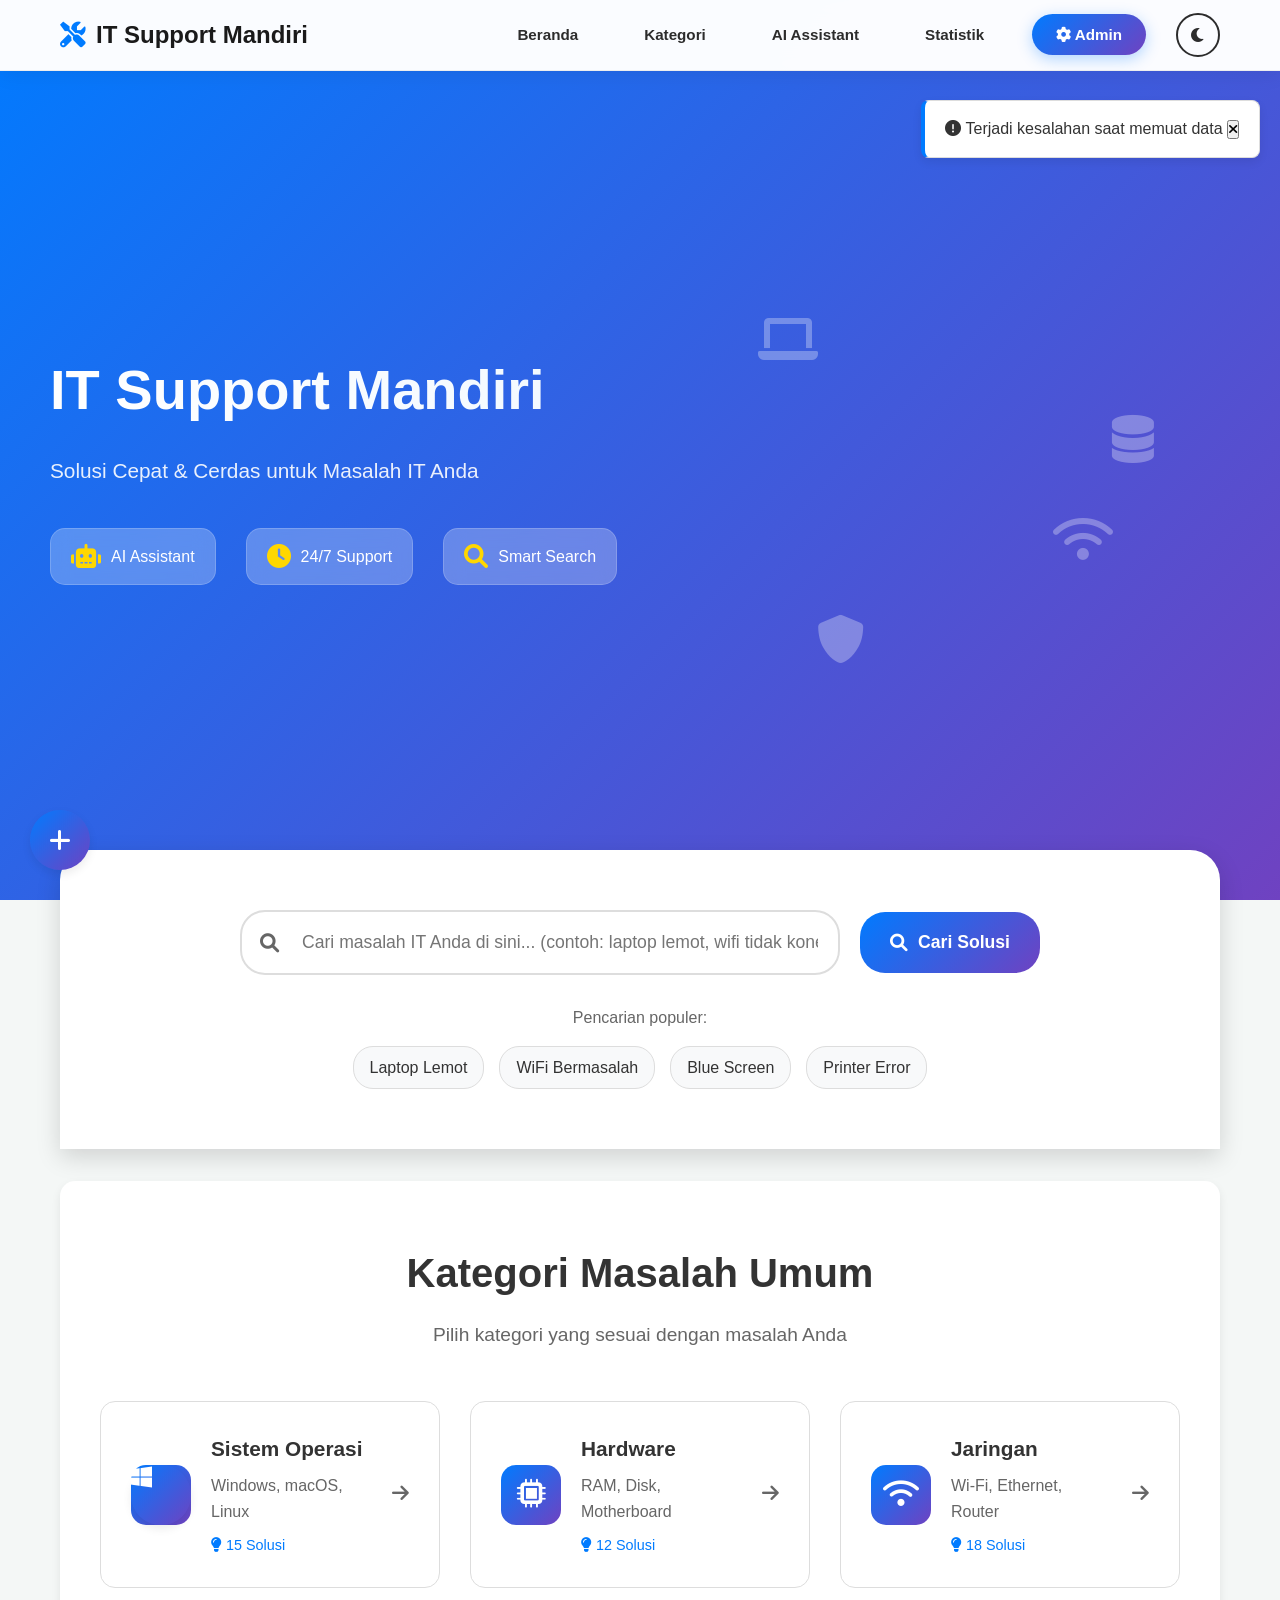
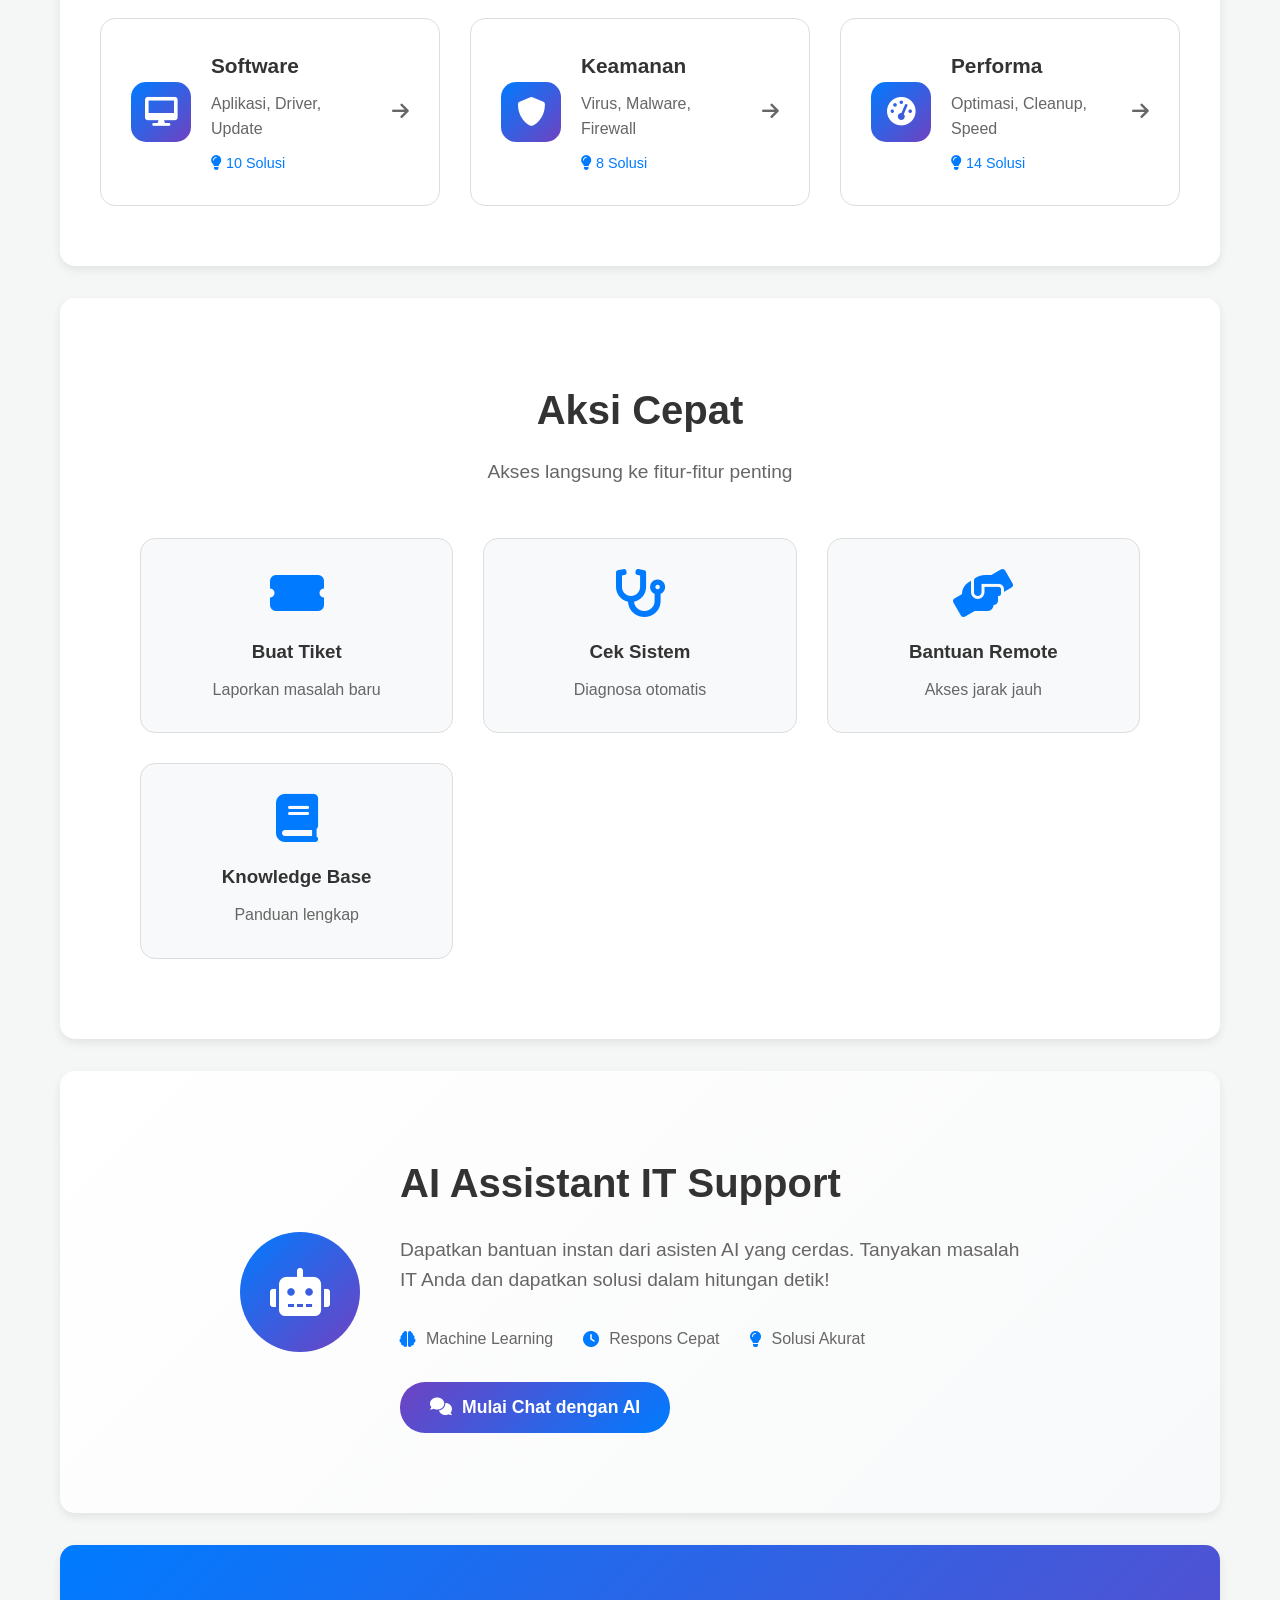
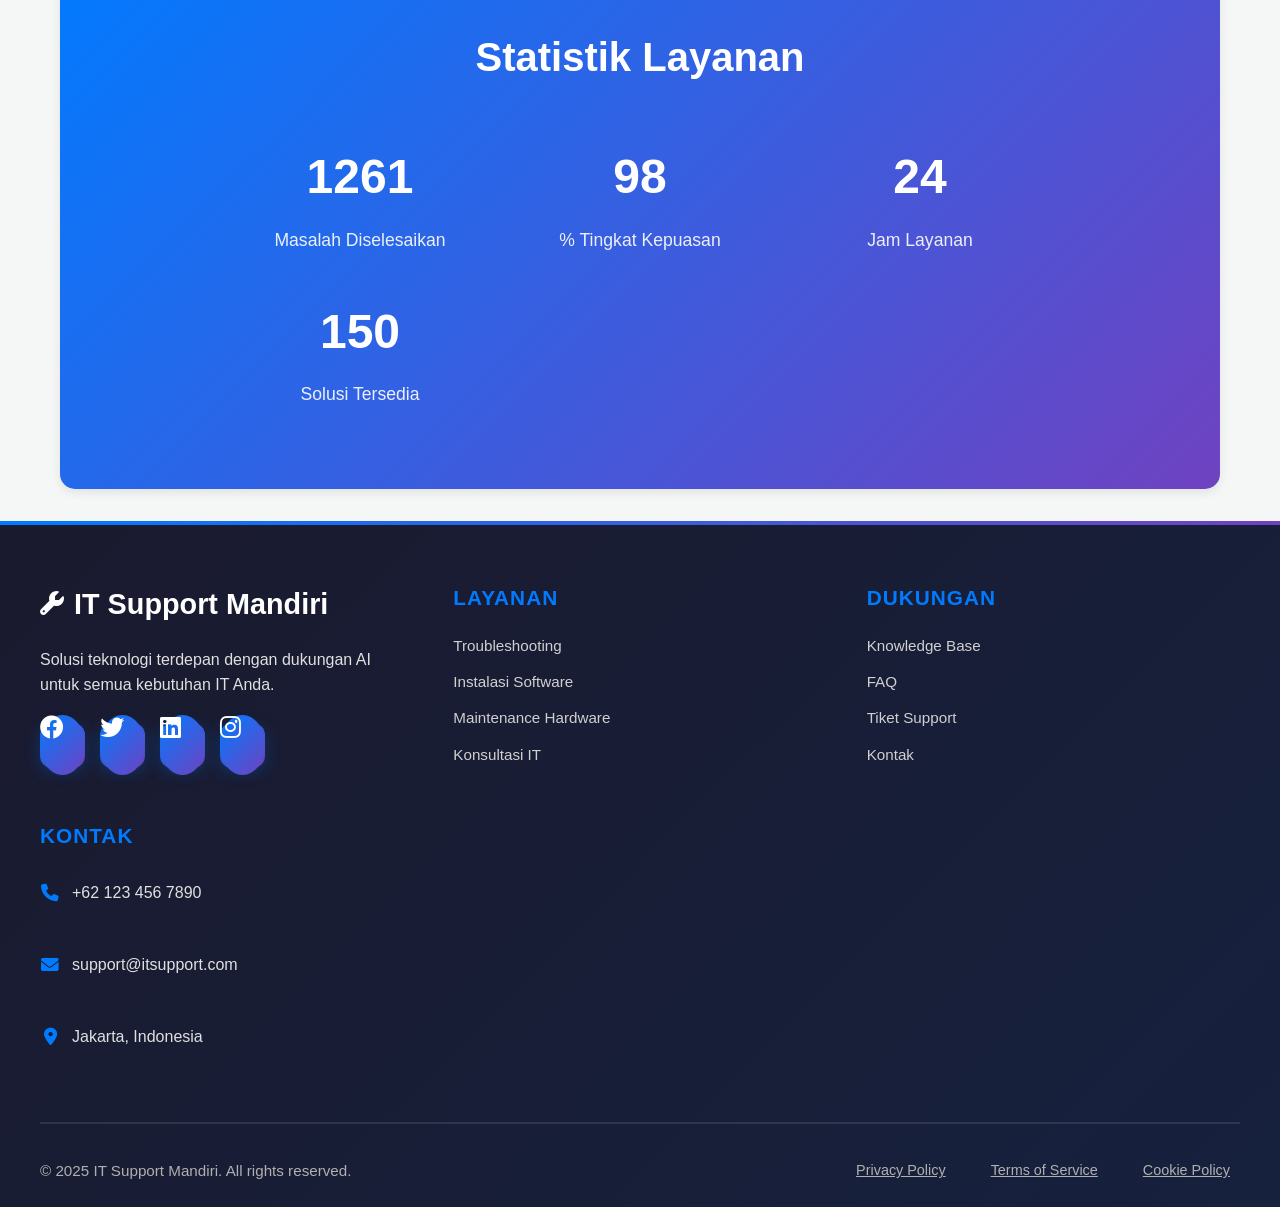
==== templates/index.html @ cc02b327 "Please enter the commit message for your changes. Lines starting with '#' will be ignored, and an em" ====
<!DOCTYPE html>
<html lang="id">
<head>
    <meta charset="UTF-8">
    <meta name="viewport" content="width=device-width, initial-scale=1.0">
    <title>IT Support Mandiri - Solusi Cerdas untuk Masalah IT</title>
    <link rel="stylesheet" href="/static/style.css">
    <link href="https://cdnjs.cloudflare.com/ajax/libs/font-awesome/6.0.0/css/all.min.css" rel="stylesheet">
    <meta name="description" content="Sistem IT Support mandiri dengan AI chatbot untuk solusi masalah teknologi">
    <meta name="keywords" content="IT support, troubleshooting, teknologi, AI assistant, help desk">
    <link rel="preconnect" href="https://cdnjs.cloudflare.com">
    <link rel="dns-prefetch" href="//cdnjs.cloudflare.com">
</head>
<body>
    <!-- Loading Screen -->
    <div id="loading-screen" class="loading-screen">
        <div class="loading-content">
            <div class="loading-spinner"></div>
            <h2>IT Support Mandiri</h2>
            <p>Memuat sistem...</p>
        </div>
    </div>

    <!-- Navigation Bar -->
    <nav class="navbar">
        <div class="nav-container">
            <a href="#home" class="nav-brand">
                <i class="fas fa-tools"></i>
                <span>IT Support Mandiri</span>
            </a>
            <ul class="nav-menu">
                <li><a href="#home" class="nav-link active">Beranda</a></li>
                <li><a href="#categories-section" class="nav-link">Kategori</a></li>
                <li><a href="#chatbot-section" class="nav-link">AI Assistant</a></li>
                <li><a href="#stats-section" class="nav-link">Statistik</a></li>
                <li><a href="/admin/login" class="nav-link admin-link">
                    <i class="fas fa-cog"></i> Admin
                </a></li>
                <li><button class="theme-toggle" id="theme-toggle">
                    <i class="fas fa-moon"></i>
                </button></li>
            </ul>
        </div>
    </nav>

    <!-- Hero Section -->
    <header id="home" class="hero-section">
        <div class="hero-content">
            <h1>IT Support Mandiri</h1>
            <p>Solusi Cepat & Cerdas untuk Masalah IT Anda</p>
            <div class="hero-features">
                <div class="feature-item">
                    <i class="fas fa-robot"></i>
                    <span>AI Assistant</span>
                </div>
                <div class="feature-item">
                    <i class="fas fa-clock"></i>
                    <span>24/7 Support</span>
                </div>
                <div class="feature-item">
                    <i class="fas fa-search"></i>
                    <span>Smart Search</span>
                </div>
            </div>
        </div>
        <div class="hero-animation">
            <div class="floating-icons">
                <i class="fas fa-laptop"></i>
                <i class="fas fa-wifi"></i>
                <i class="fas fa-shield-alt"></i>
                <i class="fas fa-database"></i>
            </div>
        </div>
    </header>

    <main>
        <!-- Quick Search Section -->
        <section id="search-section" class="search-enhanced">
            <div class="search-container">
                <div class="search-box">
                    <i class="fas fa-search search-icon"></i>
                    <input type="text" id="searchInput" placeholder="Cari masalah IT Anda di sini... (contoh: laptop lemot, wifi tidak konek)" autocomplete="off">
                    <div class="search-suggestions" id="searchSuggestions"></div>
                </div>
                <button id="searchButton" class="search-btn">
                    <i class="fas fa-search"></i>
                    <span>Cari Solusi</span>
                </button>
            </div>
            <div class="popular-searches">
                <span>Pencarian populer:</span>
                <div class="search-tags">
                    <span class="search-tag" data-search="laptop lemot">Laptop Lemot</span>
                    <span class="search-tag" data-search="wifi tidak konek">WiFi Bermasalah</span>
                    <span class="search-tag" data-search="blue screen">Blue Screen</span>
                    <span class="search-tag" data-search="printer error">Printer Error</span>
                </div>
            </div>
        </section>

        <!-- Categories Section -->
        <section id="categories-section">
            <div class="section-header">
                <h2>Kategori Masalah Umum</h2>
                <p>Pilih kategori yang sesuai dengan masalah Anda</p>
            </div>
            <div class="category-grid">
                <div class="category-card" data-category="os">
                    <div class="category-icon">
                        <i class="fab fa-windows"></i>
                    </div>
                    <div class="category-content">
                        <h3>Sistem Operasi</h3>
                        <p>Windows, macOS, Linux</p>
                        <div class="category-stats">
                            <span><i class="fas fa-lightbulb"></i> 15 Solusi</span>
                        </div>
                    </div>
                    <div class="category-arrow">
                        <i class="fas fa-arrow-right"></i>
                    </div>
                </div>
                
                <div class="category-card" data-category="hardware">
                    <div class="category-icon">
                        <i class="fas fa-microchip"></i>
                    </div>
                    <div class="category-content">
                        <h3>Hardware</h3>
                        <p>RAM, Disk, Motherboard</p>
                        <div class="category-stats">
                            <span><i class="fas fa-lightbulb"></i> 12 Solusi</span>
                        </div>
                    </div>
                    <div class="category-arrow">
                        <i class="fas fa-arrow-right"></i>
                    </div>
                </div>
                
                <div class="category-card" data-category="network">
                    <div class="category-icon">
                        <i class="fas fa-wifi"></i>
                    </div>
                    <div class="category-content">
                        <h3>Jaringan</h3>
                        <p>Wi-Fi, Ethernet, Router</p>
                        <div class="category-stats">
                            <span><i class="fas fa-lightbulb"></i> 18 Solusi</span>
                        </div>
                    </div>
                    <div class="category-arrow">
                        <i class="fas fa-arrow-right"></i>
                    </div>
                </div>
                
                <div class="category-card" data-category="software">
                    <div class="category-icon">
                        <i class="fas fa-desktop"></i>
                    </div>
                    <div class="category-content">
                        <h3>Software</h3>
                        <p>Aplikasi, Driver, Update</p>
                        <div class="category-stats">
                            <span><i class="fas fa-lightbulb"></i> 10 Solusi</span>
                        </div>
                    </div>
                    <div class="category-arrow">
                        <i class="fas fa-arrow-right"></i>
                    </div>
                </div>
                
                <div class="category-card" data-category="security">
                    <div class="category-icon">
                        <i class="fas fa-shield-alt"></i>
                    </div>
                    <div class="category-content">
                        <h3>Keamanan</h3>
                        <p>Virus, Malware, Firewall</p>
                        <div class="category-stats">
                            <span><i class="fas fa-lightbulb"></i> 8 Solusi</span>
                        </div>
                    </div>
                    <div class="category-arrow">
                        <i class="fas fa-arrow-right"></i>
                    </div>
                </div>
                
                <div class="category-card" data-category="performance">
                    <div class="category-icon">
                        <i class="fas fa-tachometer-alt"></i>
                    </div>
                    <div class="category-content">
                        <h3>Performa</h3>
                        <p>Optimasi, Cleanup, Speed</p>
                        <div class="category-stats">
                            <span><i class="fas fa-lightbulb"></i> 14 Solusi</span>
                        </div>
                    </div>
                    <div class="category-arrow">
                        <i class="fas fa-arrow-right"></i>
                    </div>
                </div>
            </div>
        </section>

        <!-- Quick Actions Section -->
        <section id="quick-actions" class="quick-actions">
            <div class="section-header">
                <h2>Aksi Cepat</h2>
                <p>Akses langsung ke fitur-fitur penting</p>
            </div>
            <div class="quick-actions-grid">
                <div class="quick-action-card" data-action="create-ticket">
                    <i class="fas fa-ticket-alt"></i>
                    <h3>Buat Tiket</h3>
                    <p>Laporkan masalah baru</p>
                </div>
                <div class="quick-action-card" data-action="system-check">
                    <i class="fas fa-stethoscope"></i>
                    <h3>Cek Sistem</h3>
                    <p>Diagnosa otomatis</p>
                </div>
                <div class="quick-action-card" data-action="remote-help">
                    <i class="fas fa-hands-helping"></i>
                    <h3>Bantuan Remote</h3>
                    <p>Akses jarak jauh</p>
                </div>
                <div class="quick-action-card" data-action="knowledge-base">
                    <i class="fas fa-book"></i>
                    <h3>Knowledge Base</h3>
                    <p>Panduan lengkap</p>
                </div>
            </div>
        </section>

        <!-- AI Assistant Section -->
        <section id="chatbot-section" class="ai-assistant-section">
            <div class="assistant-intro">
                <div class="assistant-avatar">
                    <i class="fas fa-robot"></i>
                </div>
                <div class="assistant-content">
                    <h2>AI Assistant IT Support</h2>
                    <p>Dapatkan bantuan instan dari asisten AI yang cerdas. Tanyakan masalah IT Anda dan dapatkan solusi dalam hitungan detik!</p>
                    <div class="assistant-features">
                        <div class="feature">
                            <i class="fas fa-brain"></i>
                            <span>Machine Learning</span>
                        </div>
                        <div class="feature">
                            <i class="fas fa-clock"></i>
                            <span>Respons Cepat</span>
                        </div>
                        <div class="feature">
                            <i class="fas fa-lightbulb"></i>
                            <span>Solusi Akurat</span>
                        </div>
                    </div>
                    <button id="openChatbotButton" class="chat-button">
                        <i class="fas fa-comments"></i>
                        <span>Mulai Chat dengan AI</span>
                    </button>
                </div>
            </div>
        </section>

        <!-- Statistics Section -->
        <section id="stats-section" class="stats-section">
            <h2>Statistik Layanan</h2>
            <div class="stats-grid">
                <div class="stat-item">
                    <div class="stat-number" data-target="1250">0</div>
                    <div class="stat-label">Masalah Diselesaikan</div>
                </div>
                <div class="stat-item">
                    <div class="stat-number" data-target="98">0</div>
                    <div class="stat-label">% Tingkat Kepuasan</div>
                </div>
                <div class="stat-item">
                    <div class="stat-number" data-target="24">0</div>
                    <div class="stat-label">Jam Layanan</div>
                </div>
                <div class="stat-item">
                    <div class="stat-number" data-target="150">0</div>
                    <div class="stat-label">Solusi Tersedia</div>
                </div>
            </div>
        </section>
    </main>

    <!-- Enhanced Chatbot Popup -->
    <!-- Client Ticket Creation Modal -->
    <div id="ticket-modal" class="modal hidden">
        <div class="modal-overlay" onclick="closeTicketModal()"></div>
        <div class="modal-content">
            <div class="modal-header">
                <h3><i class="fas fa-ticket-alt"></i> Buat Tiket Support</h3>
                <button class="modal-close" onclick="closeTicketModal()">
                    <i class="fas fa-times"></i>
                </button>
            </div>
            <form id="ticket-form" class="modal-body">
                <div class="form-group">
                    <label for="ticket-name">Nama Lengkap *</label>
                    <input type="text" id="ticket-name" name="user_name" required 
                           placeholder="Masukkan nama lengkap Anda">
                </div>
                
                <div class="form-group">
                    <label for="ticket-email">Email *</label>
                    <input type="email" id="ticket-email" name="user_email" required 
                           placeholder="contoh@email.com">
                </div>
                
                <div class="form-group">
                    <label for="ticket-category">Kategori Masalah</label>
                    <select id="ticket-category" name="category">
                        <option value="">Pilih kategori (opsional)</option>
                        <option value="network">Jaringan/WiFi</option>
                        <option value="hardware">Hardware</option>
                        <option value="software">Software/Aplikasi</option>
                        <option value="os">Sistem Operasi</option>
                        <option value="security">Keamanan</option>
                        <option value="performance">Performa</option>
                        <option value="other">Lainnya</option>
                    </select>
                </div>
                
                <div class="form-group">
                    <label for="ticket-priority">Prioritas</label>
                    <select id="ticket-priority" name="priority">
                        <option value="low">Rendah</option>
                        <option value="medium" selected>Sedang</option>
                        <option value="high">Tinggi</option>
                        <option value="urgent">Mendesak</option>
                    </select>
                </div>
                
                <div class="form-group">
                    <label for="ticket-subject">Judul Masalah *</label>
                    <input type="text" id="ticket-subject" name="subject" required 
                           placeholder="Jelaskan masalah dalam satu kalimat" 
                           minlength="5" maxlength="250">
                    <small class="form-help">Minimal 5 karakter, maksimal 250 karakter</small>
                </div>
                
                <div class="form-group">
                    <label for="ticket-description">Deskripsi Detail *</label>
                    <textarea id="ticket-description" name="description" required 
                              placeholder="Jelaskan masalah secara detail:&#10;- Kapan masalah terjadi?&#10;- Apa yang sedang Anda lakukan saat masalah muncul?&#10;- Apakah ada pesan error?&#10;- Langkah apa yang sudah Anda coba?" 
                              rows="6" minlength="10" maxlength="2000"></textarea>
                    <small class="form-help">Minimal 10 karakter, maksimal 2000 karakter</small>
                </div>
                
                <div class="form-actions">
                    <button type="button" class="btn btn-secondary" onclick="closeTicketModal()">
                        <i class="fas fa-times"></i> Batal
                    </button>
                    <button type="submit" class="btn btn-primary" id="submit-ticket-btn">
                        <i class="fas fa-paper-plane"></i> Kirim Tiket
                    </button>
                </div>
            </form>
        </div>
    </div>
    <div id="chatbot-popup" class="chatbot-popup hidden">
        <div id="chatbot-header" class="chatbot-header">
            <div class="header-info">
                <div class="bot-avatar">
                    <i class="fas fa-robot"></i>
                </div>
                <div class="bot-details">
                    <span class="bot-name">AI Assistant</span>
                    <span class="bot-status">Online</span>
                </div>
            </div>
            <div class="header-actions">
                <button id="minimizeChatbot" class="header-btn" title="Minimize">
                    <i class="fas fa-minus"></i>
                </button>
                <button id="closeChatbotButton" class="header-btn" title="Close">
                    <i class="fas fa-times"></i>
                </button>
            </div>
        </div>
        
        <div id="chatbot-messages" class="chatbot-messages">
            <div class="message bot-message">
                <div class="message-avatar">
                    <i class="fas fa-robot"></i>
                </div>
                <div class="message-content">
                    <p>Halo! Saya AI Assistant IT Support. Ada masalah teknologi yang bisa saya bantu?</p>
                    <span class="message-time"></span>
                </div>
            </div>
        </div>
        
        <div class="chatbot-input-area">
            <div class="input-container">
                <input type="text" id="chatbotInput" placeholder="Ketik masalah IT Anda..." autocomplete="off">
                <button id="sendChatbotButton" class="send-btn" title="Send">
                    <i class="fas fa-paper-plane"></i>
                </button>
            </div>
            <div class="quick-replies" id="quickReplies">
                <button class="quick-reply" data-message="Laptop saya lemot">Laptop Lemot</button>
                <button class="quick-reply" data-message="WiFi tidak bisa konek">WiFi Bermasalah</button>
                <button class="quick-reply" data-message="Printer tidak bisa print">Printer Error</button>
            </div>
        </div>
        
        <div class="chatbot-footer">
            <span>Powered by AI • IT Support Mandiri</span>
        </div>
    </div>

    <!-- Footer -->
    <footer class="footer">
        <div class="footer-content">
            <div class="footer-section">
                <h3>IT Support Mandiri</h3>
                <p>Solusi teknologi terdepan dengan dukungan AI untuk semua kebutuhan IT Anda.</p>
                <div class="social-links">
                    <a href="https://facebook.com" target="_blank" rel="noopener" aria-label="Facebook"><i class="fab fa-facebook"></i></a>
                    <a href="https://twitter.com" target="_blank" rel="noopener" aria-label="Twitter"><i class="fab fa-twitter"></i></a>
                    <a href="https://linkedin.com" target="_blank" rel="noopener" aria-label="LinkedIn"><i class="fab fa-linkedin"></i></a>
                    <a href="https://instagram.com" target="_blank" rel="noopener" aria-label="Instagram"><i class="fab fa-instagram"></i></a>
                </div>
            </div>
            <div class="footer-section">
                <h4>Layanan</h4>
                <ul>
                    <li><a href="#categories-section">Troubleshooting</a></li>
                    <li><a href="#categories-section">Instalasi Software</a></li>
                    <li><a href="#categories-section">Maintenance Hardware</a></li>
                    <li><a href="#chatbot-section">Konsultasi IT</a></li>
                </ul>
            </div>
            <div class="footer-section">
                <h4>Dukungan</h4>
                <ul>
                    <li><a href="#categories-section">Knowledge Base</a></li>
                    <li><a href="#chatbot-section">FAQ</a></li>
                    <li><a href="javascript:void(0)" onclick="window.itSupportApp?.openTicketModal()">Tiket Support</a></li>
                    <li><a href="#home">Kontak</a></li>
                </ul>
            </div>
            <div class="footer-section">
                <h4>Kontak</h4>
                <div class="contact-info">
                    <p><i class="fas fa-phone"></i> +62 123 456 7890</p>
                    <p><i class="fas fa-envelope"></i> support@itsupport.com</p>
                    <p><i class="fas fa-map-marker-alt"></i> Jakarta, Indonesia</p>
                </div>
            </div>
        </div>
        <div class="footer-bottom">
            <p>&copy; 2025 IT Support Mandiri. All rights reserved.</p>
            <div class="footer-links">
                <a href="mailto:support@itsupport.com">Privacy Policy</a>
                <a href="mailto:support@itsupport.com">Terms of Service</a>
                <a href="mailto:support@itsupport.com">Cookie Policy</a>
            </div>
        </div>
    </footer>

    <!-- Floating Action Button -->
    <div class="fab-container">
        <button class="fab" id="fabMain" title="Quick Actions">
            <i class="fas fa-plus"></i>
        </button>
        <div class="fab-menu" id="fabMenu">
            <button class="fab-item" data-action="chat" title="Chat AI">
                <i class="fas fa-comments"></i>
                <span>Chat AI</span>
            </button>
            <button class="fab-item" data-action="ticket" title="Buat Tiket">
                <i class="fas fa-ticket-alt"></i>
                <span>Buat Tiket</span>
            </button>
            <button class="fab-item" data-action="call" title="Telepon">
                <i class="fas fa-phone"></i>
                <span>Telepon</span>
            </button>
        </div>
    </div>

    <!-- Notification Container -->
    <div id="notification-container" class="notification-container"></div>

    <!-- Back to Top Button -->
    <button id="backToTop" class="back-to-top" title="Back to Top">
        <i class="fas fa-arrow-up"></i>
    </button>

    <script src="/static/script.js" defer></script>
</body>
</html>
---- static/style.css ----
/* Optimized IT Support App Styles */

/* CSS Variables for consistent theming */
:root {
    --primary-color: #007bff;
    --primary-dark: #0056b3;
    --secondary-color: #28a745;
    --secondary-dark: #218838;
    --accent-color: #6f42c1;
    --accent-dark: #5b35a3;
    --success-color: #28a745;
    --warning-color: #ffc107;
    --danger-color: #dc3545;
    --info-color: #17a2b8;
    
    --bg-primary: #f4f7f6;
    --bg-secondary: #ffffff;
    --bg-card: #f8f9fa;
    --text-primary: #333;
    --text-secondary: #666;
    --text-muted: #999;
    --border-color: #ddd;
    --border-light: #eee;
    --shadow-light: 0 2px 5px rgba(0,0,0,0.05);
    --shadow-medium: 0 4px 10px rgba(0,0,0,0.08);
    --shadow-heavy: 0 8px 25px rgba(0,0,0,0.15);
    
    --border-radius: 8px;
    --border-radius-lg: 15px;
    --border-radius-xl: 25px;
    --transition: all 0.3s ease;
    --font-family: 'Segoe UI', Tahoma, Geneva, Verdana, sans-serif;
}

/* Dark theme support */
[data-theme="dark"] {
    --bg-primary: #0f0f23;
    --bg-secondary: #1a1a2e;
    --bg-card: #16213e;
    --text-primary: #eee;
    --text-secondary: #aaa;
    --text-muted: #777;
    --border-color: #333;
    --border-light: #444;
}

/* Reset and base styles */
* {
    margin: 0;
    padding: 0;
    box-sizing: border-box;
}

body {
    font-family: var(--font-family);
    background-color: var(--bg-primary);
    color: var(--text-primary);
    line-height: 1.6;
    font-size: 16px;
}

/* Utility classes */
.hidden { display: none !important; }
.text-center { text-align: center; }
.text-left { text-align: left; }
.text-right { text-align: right; }
.mb-1 { margin-bottom: 0.5rem; }
.mb-2 { margin-bottom: 1rem; }
.mb-3 { margin-bottom: 1.5rem; }
.mt-1 { margin-top: 0.5rem; }
.mt-2 { margin-top: 1rem; }
.mt-3 { margin-top: 1.5rem; }

/* Modal Styles */
.modal {
    position: fixed;
    top: 0;
    left: 0;
    width: 100%;
    height: 100%;
    background-color: rgba(0, 0, 0, 0.5);
    display: flex;
    justify-content: center;
    align-items: center;
    z-index: 1000;
    opacity: 1;
    visibility: visible;
    transition: opacity 0.3s ease, visibility 0.3s ease;
}

.modal.hidden {
    opacity: 0;
    visibility: hidden;
}

.modal-overlay {
    position: absolute;
    top: 0;
    left: 0;
    width: 100%;
    height: 100%;
    background-color: rgba(0, 0, 0, 0.5);
}

.modal-content {
    background-color: var(--bg-secondary);
    border-radius: var(--border-radius-lg);
    box-shadow: var(--shadow-heavy);
    max-width: 600px;
    width: 90%;
    max-height: 90vh;
    overflow-y: auto;
    position: relative;
    z-index: 1001;
    animation: modalSlideIn 0.3s ease;
}

@keyframes modalSlideIn {
    from {
        transform: translateY(-50px);
        opacity: 0;
    }
    to {
        transform: translateY(0);
        opacity: 1;
    }
}

.modal-header {
    display: flex;
    justify-content: space-between;
    align-items: center;
    padding: 1.5rem;
    border-bottom: 1px solid var(--border-light);
    background-color: var(--bg-card);
    border-radius: var(--border-radius-lg) var(--border-radius-lg) 0 0;
}

.modal-header h3 {
    margin: 0;
    color: var(--primary-color);
    font-size: 1.25rem;
    font-weight: 600;
}

.modal-header h3 i {
    margin-right: 0.5rem;
}

.modal-close {
    background: none;
    border: none;
    font-size: 1.25rem;
    color: var(--text-muted);
    cursor: pointer;
    padding: 0.5rem;
    border-radius: var(--border-radius);
    transition: var(--transition);
}

.modal-close:hover {
    color: var(--danger-color);
    background-color: var(--border-light);
}

.modal-body {
    padding: 1.5rem;
}

/* Form Styles */
.form-group {
    margin-bottom: 1.5rem;
}

.form-group label {
    display: block;
    margin-bottom: 0.5rem;
    font-weight: 500;
    color: var(--text-primary);
}

.form-group input,
.form-group select,
.form-group textarea {
    width: 100%;
    padding: 0.75rem;
    border: 1px solid var(--border-color);
    border-radius: var(--border-radius);
    font-size: 1rem;
    background-color: var(--bg-secondary);
    color: var(--text-primary);
    transition: var(--transition);
}

.form-group input:focus,
.form-group select:focus,
.form-group textarea:focus {
    outline: none;
    border-color: var(--primary-color);
    box-shadow: 0 0 0 3px rgba(0, 123, 255, 0.1);
}

.form-group input.error,
.form-group select.error,
.form-group textarea.error {
    border-color: var(--danger-color);
    box-shadow: 0 0 0 3px rgba(220, 53, 69, 0.1);
}

.form-help {
    display: block;
    margin-top: 0.25rem;
    font-size: 0.875rem;
    color: var(--text-muted);
}

.field-error {
    display: block;
    margin-top: 0.25rem;
    font-size: 0.875rem;
    color: var(--danger-color);
    font-weight: 500;
}

.form-actions {
    display: flex;
    justify-content: flex-end;
    gap: 1rem;
    margin-top: 2rem;
    padding-top: 1rem;
    border-top: 1px solid var(--border-light);
}

/* Button Styles */
.btn {
    display: inline-flex;
    align-items: center;
    padding: 0.75rem 1.5rem;
    border: none;
    border-radius: var(--border-radius);
    font-size: 1rem;
    font-weight: 500;
    text-decoration: none;
    cursor: pointer;
    transition: var(--transition);
    gap: 0.5rem;
}

.btn:disabled {
    opacity: 0.6;
    cursor: not-allowed;
}

.btn-primary {
    background-color: var(--primary-color);
    color: white;
}

.btn-primary:hover:not(:disabled) {
    background-color: var(--primary-dark);
    transform: translateY(-2px);
    box-shadow: var(--shadow-medium);
}

.btn-secondary {
    background-color: var(--border-color);
    color: var(--text-primary);
}

.btn-secondary:hover:not(:disabled) {
    background-color: var(--text-muted);
    color: white;
}

/* Loading screen */
.loading-screen {
    position: fixed;
    top: 0;
    left: 0;
    width: 100%;
    height: 100%;
    background: linear-gradient(135deg, var(--primary-color) 0%, var(--accent-color) 100%);
    display: flex;
    justify-content: center;
    align-items: center;
    z-index: 9999;
    transition: opacity 0.5s ease, visibility 0.5s ease;
}

.loading-screen.hidden {
    opacity: 0;
    visibility: hidden;
}

.loading-content {
    text-align: center;
    color: white;
}

.loading-spinner {
    width: 50px;
    height: 50px;
    border: 4px solid rgba(255, 255, 255, 0.3);
    border-top: 4px solid white;
    border-radius: 50%;
    animation: spin 1s linear infinite;
    margin: 0 auto 20px;
}

@keyframes spin {
    0% { transform: rotate(0deg); }
    100% { transform: rotate(360deg); }
}

/* Navigation */
.navbar {
    position: fixed;
    top: 0;
    left: 0;
    right: 0;
    background: rgba(255, 255, 255, 0.98);
    backdrop-filter: blur(15px);
    border-bottom: 1px solid var(--border-light);
    box-shadow: 0 2px 20px rgba(0, 0, 0, 0.08);
    z-index: 1000;
    transition: var(--transition);
}

.nav-container {
    max-width: 1200px;
    margin: 0 auto;
    padding: 0 20px;
    display: flex;
    justify-content: space-between;
    align-items: center;
    height: 70px;
}

.nav-brand {
    display: flex;
    align-items: center;
    gap: 10px;
    font-size: 1.5rem;
    font-weight: 700;
    color: #1a1a1a;
    text-decoration: none;
    transition: var(--transition);
}

.nav-brand:hover {
    color: var(--primary-color);
    transform: translateY(-1px);
}

.nav-brand i {
    color: var(--primary-color);
    font-size: 1.6rem;
}

.nav-menu {
    display: flex;
    align-items: center;
    gap: 30px;
    list-style: none;
}

.nav-link {
    color: #2c2c2c;
    text-decoration: none;
    font-weight: 600;
    font-size: 0.95rem;
    padding: 10px 18px;
    border-radius: var(--border-radius);
    transition: var(--transition);
    position: relative;
}

.nav-link::before {
    content: '';
    position: absolute;
    bottom: 0;
    left: 50%;
    width: 0;
    height: 2px;
    background: var(--primary-color);
    transition: var(--transition);
    transform: translateX(-50%);
}

.nav-link:hover,
.nav-link.active {
    color: var(--primary-color);
    background: rgba(0, 123, 255, 0.08);
    transform: translateY(-2px);
}

.nav-link:hover::before,
.nav-link.active::before {
    width: 80%;
}

.admin-link {
    background: linear-gradient(135deg, var(--primary-color), var(--accent-color));
    color: white !important;
    padding: 12px 24px;
    border-radius: var(--border-radius-xl);
    font-weight: 600;
    box-shadow: 0 4px 15px rgba(0, 123, 255, 0.3);
}

.admin-link:hover {
    background: linear-gradient(135deg, var(--primary-dark), var(--accent-dark));
    transform: translateY(-3px);
    box-shadow: 0 6px 20px rgba(0, 123, 255, 0.4);
}

.theme-toggle {
    background: none;
    border: 2px solid #2c2c2c;
    color: #2c2c2c;
    padding: 10px;
    border-radius: 50%;
    cursor: pointer;
    transition: var(--transition);
    font-size: 1rem;
    width: 44px;
    height: 44px;
    display: flex;
    align-items: center;
    justify-content: center;
}

.theme-toggle:hover {
    background: var(--primary-color);
    color: white;
    border-color: var(--primary-color);
    transform: rotate(180deg) scale(1.1);
}

/* Dark theme navbar adjustments */
[data-theme="dark"] .navbar {
    background: rgba(26, 26, 46, 0.98);
    border-bottom: 1px solid var(--border-color);
    box-shadow: 0 2px 20px rgba(0, 0, 0, 0.3);
}

[data-theme="dark"] .nav-brand {
    color: #f0f0f0;
}

[data-theme="dark"] .nav-link {
    color: #e0e0e0;
}

[data-theme="dark"] .nav-link:hover,
[data-theme="dark"] .nav-link.active {
    color: var(--primary-color);
    background: rgba(0, 123, 255, 0.15);
}

[data-theme="dark"] .theme-toggle {
    border-color: #e0e0e0;
    color: #e0e0e0;
}

[data-theme="dark"] .theme-toggle:hover {
    background: var(--primary-color);
    color: white;
    border-color: var(--primary-color);
}
/* Mobile Navigation */
@media (max-width: 768px) {
    .nav-container {
        padding: 0 15px;
    }
    
    .nav-menu {
        gap: 15px;
    }
    
    .nav-link {
        padding: 8px 12px;
        font-size: 0.9rem;
    }
    
    .admin-link {
        padding: 8px 16px;
    }
    
    .theme-toggle {
        width: 36px;
        height: 36px;
        font-size: 0.9rem;
    }
}

/* Hero section */
.hero-section {
    background: linear-gradient(135deg, var(--primary-color) 0%, var(--accent-color) 100%);
    min-height: 100vh;
    display: flex;
    align-items: center;
    justify-content: space-between;
    padding: 80px 50px 50px;
    color: white;
    position: relative;
    overflow: hidden;
}

.hero-content {
    flex: 1;
    max-width: 600px;
    z-index: 2;
}

.hero-content h1 {
    font-size: 3.5rem;
    font-weight: 700;
    margin-bottom: 20px;
    background: linear-gradient(45deg, #fff, #f0f8ff);
    -webkit-background-clip: text;
    -webkit-text-fill-color: transparent;
    background-clip: text;
}

.hero-content p {
    font-size: 1.3rem;
    margin-bottom: 40px;
    opacity: 0.9;
}

.hero-features {
    display: flex;
    gap: 30px;
    margin-top: 40px;
    flex-wrap: wrap;
}

.feature-item {
    display: flex;
    align-items: center;
    gap: 10px;
    background: rgba(255, 255, 255, 0.25);
    padding: 15px 20px;
    border-radius: var(--border-radius-lg);
    backdrop-filter: blur(10px);
    border: 1px solid rgba(255, 255, 255, 0.18);
}

.feature-item i {
    font-size: 1.5rem;
    color: #ffd700;
}

.hero-animation {
    flex: 1;
    position: relative;
    height: 500px;
}

.floating-icons {
    position: absolute;
    width: 100%;
    height: 100%;
}

.floating-icons i {
    position: absolute;
    font-size: 3rem;
    color: rgba(255, 255, 255, 0.3);
    animation: float 6s ease-in-out infinite;
}

.floating-icons i:nth-child(1) { top: 20%; left: 20%; animation-delay: 0s; }
.floating-icons i:nth-child(2) { top: 60%; left: 70%; animation-delay: 2s; }
.floating-icons i:nth-child(3) { top: 80%; left: 30%; animation-delay: 4s; }
.floating-icons i:nth-child(4) { top: 40%; left: 80%; animation-delay: 1s; }

@keyframes float {
    0%, 100% { transform: translateY(0px); }
    50% { transform: translateY(-20px); }
}

/* Main content */
main {
    max-width: 1200px;
    margin: 0 auto;
    padding: 0 20px;
}

section {
    background-color: var(--bg-secondary);
    padding: 60px 40px;
    margin-bottom: 2rem;
    border-radius: var(--border-radius-lg);
    box-shadow: var(--shadow-medium);
}

.section-header {
    text-align: center;
    margin-bottom: 50px;
}

.section-header h2 {
    font-size: 2.5rem;
    color: var(--text-primary);
    margin-bottom: 15px;
}

.section-header p {
    font-size: 1.2rem;
    color: var(--text-secondary);
}

/* Search section */
.search-enhanced {
    background: var(--bg-secondary);
    padding: 60px 20px;
    margin-top: -50px;
    position: relative;
    z-index: 10;
    border-radius: 30px 30px 0 0;
    box-shadow: var(--shadow-heavy);
}

.search-container {
    max-width: 800px;
    margin: 0 auto;
    display: flex;
    gap: 20px;
    align-items: center;
}

.search-box {
    flex: 1;
    position: relative;
}

.search-icon {
    position: absolute;
    left: 20px;
    top: 50%;
    transform: translateY(-50%);
    color: var(--text-secondary);
    font-size: 1.2rem;
}

.search-box input {
    width: 100%;
    padding: 20px 20px 20px 60px;
    border: 2px solid var(--border-color);
    border-radius: var(--border-radius-xl);
    font-size: 1.1rem;
    background: var(--bg-secondary);
    color: var(--text-primary);
    transition: var(--transition);
}

.search-box input:focus {
    outline: none;
    border-color: var(--primary-color);
    box-shadow: 0 0 0 4px rgba(0, 123, 255, 0.1);
}

.search-btn {
    background: linear-gradient(135deg, var(--primary-color), var(--accent-color));
    color: white;
    border: none;
    padding: 20px 30px;
    border-radius: var(--border-radius-xl);
    font-size: 1.1rem;
    font-weight: 600;
    cursor: pointer;
    transition: var(--transition);
    display: flex;
    align-items: center;
    gap: 10px;
}

.search-btn:hover {
    transform: translateY(-2px);
    box-shadow: var(--shadow-medium);
}

.popular-searches {
    text-align: center;
    margin-top: 30px;
    color: var(--text-secondary);
}

.search-tags {
    display: flex;
    justify-content: center;
    gap: 15px;
    margin-top: 15px;
    flex-wrap: wrap;
}

.search-tag {
    background: var(--bg-card);
    color: var(--text-primary);
    padding: 8px 16px;
    border-radius: 20px;
    cursor: pointer;
    transition: var(--transition);
    border: 1px solid var(--border-color);
}

.search-tag:hover {
    background: var(--primary-color);
    color: white;
    transform: translateY(-2px);
}

/* Search suggestions */
.search-suggestions {
    position: absolute;
    top: 100%;
    left: 0;
    right: 0;
    background: var(--bg-secondary);
    border: 1px solid var(--border-color);
    border-top: none;
    border-radius: 0 0 15px 15px;
    max-height: 200px;
    overflow-y: auto;
    z-index: 1000;
    display: none;
    box-shadow: var(--shadow-medium);
}

.suggestion-item {
    padding: 12px 20px;
    cursor: pointer;
    border-bottom: 1px solid var(--border-light);
    color: var(--text-primary);
    transition: var(--transition);
}

.suggestion-item:hover {
    background: rgba(0, 123, 255, 0.1);
}

.suggestion-item:last-child {
    border-bottom: none;
}

/* Categories */
.category-grid {
    display: grid;
    grid-template-columns: repeat(auto-fit, minmax(300px, 1fr));
    gap: 30px;
    margin-top: 2rem;
}

.category-card {
    background: var(--bg-secondary);
    border: 1px solid var(--border-color);
    border-radius: var(--border-radius-lg);
    padding: 30px;
    transition: var(--transition);
    cursor: pointer;
    position: relative;
    overflow: hidden;
    display: flex;
    align-items: center;
    gap: 20px;
}

.category-card:hover {
    transform: translateY(-10px);
    box-shadow: var(--shadow-heavy);
    border-color: var(--primary-color);
}

.category-card::before {
    content: '';
    position: absolute;
    top: 0;
    left: 0;
    width: 100%;
    height: 4px;
    background: linear-gradient(135deg, var(--primary-color), var(--accent-color));
    transform: scaleX(0);
    transition: var(--transition);
}

.category-card:hover::before {
    transform: scaleX(1);
}

.category-icon {
    width: 60px;
    height: 60px;
    background: linear-gradient(135deg, var(--primary-color), var(--accent-color));
    border-radius: 15px;
    display: flex;
    align-items: center;
    justify-content: center;
    color: white;
    font-size: 1.8rem;
    flex-shrink: 0;
}

.category-content {
    flex: 1;
}

.category-content h3 {
    color: var(--text-primary);
    margin: 0 0 8px 0;
    font-size: 1.3rem;
}

.category-content p {
    color: var(--text-secondary);
    margin: 0 0 10px 0;
}

.category-stats {
    color: var(--primary-color);
    font-size: 0.9rem;
    font-weight: 500;
}

.category-arrow {
    color: var(--text-secondary);
    font-size: 1.2rem;
    transition: var(--transition);
    flex-shrink: 0;
}

.category-card:hover .category-arrow {
    color: var(--primary-color);
    transform: translateX(5px);
}

/* Chatbot */
.ai-assistant-section {
    background: linear-gradient(135deg, var(--bg-secondary), var(--bg-card));
    padding: 80px 20px;
    text-align: center;
}

.assistant-intro {
    max-width: 800px;
    margin: 0 auto;
    display: flex;
    align-items: center;
    gap: 40px;
    text-align: left;
}

.assistant-avatar {
    width: 120px;
    height: 120px;
    background: linear-gradient(135deg, var(--primary-color), var(--accent-color));
    border-radius: 50%;
    display: flex;
    align-items: center;
    justify-content: center;
    color: white;
    font-size: 3rem;
    flex-shrink: 0;
}

.assistant-content h2 {
    color: var(--text-primary);
    font-size: 2.5rem;
    margin-bottom: 20px;
}

.assistant-content p {
    color: var(--text-secondary);
    font-size: 1.2rem;
    margin-bottom: 30px;
}

.assistant-features {
    display: flex;
    gap: 30px;
    margin-bottom: 30px;
}

.feature {
    display: flex;
    align-items: center;
    gap: 10px;
    color: var(--text-secondary);
}

.feature i {
    color: var(--primary-color);
}

.chat-button {
    background: linear-gradient(135deg, var(--accent-color), var(--primary-color));
    color: white;
    border: none;
    padding: 15px 30px;
    border-radius: var(--border-radius-xl);
    font-size: 1.1rem;
    font-weight: bold;
    cursor: pointer;
    transition: var(--transition);
    display: flex;
    align-items: center;
    gap: 10px;
}

.chat-button:hover {
    transform: translateY(-2px);
    box-shadow: var(--shadow-medium);
}

/* Chatbot popup */
.chatbot-popup {
    position: fixed;
    bottom: 30px;
    right: 30px;
    width: 400px;
    height: 600px;
    background: var(--bg-secondary);
    border: 1px solid var(--border-color);
    border-radius: var(--border-radius-lg);
    box-shadow: var(--shadow-heavy);
    display: flex;
    flex-direction: column;
    overflow: hidden;
    z-index: 1000;
    transition: var(--transition);
}

.chatbot-popup.hidden {
    display: none;
}

.chatbot-popup.minimized {
    height: 60px;
}

.chatbot-header {
    background: linear-gradient(135deg, var(--primary-color), var(--accent-color));
    color: white;
    padding: 15px 20px;
    display: flex;
    justify-content: space-between;
    align-items: center;
}

.header-info {
    display: flex;
    align-items: center;
    gap: 10px;
}

.bot-avatar {
    width: 35px;
    height: 35px;
    background: rgba(255, 255, 255, 0.2);
    border-radius: 50%;
    display: flex;
    align-items: center;
    justify-content: center;
}

.bot-details {
    display: flex;
    flex-direction: column;
}

.bot-name {
    font-weight: bold;
    font-size: 1rem;
}

.bot-status {
    font-size: 0.8rem;
    opacity: 0.8;
}

.header-actions {
    display: flex;
    gap: 5px;
}

.header-btn {
    background: none;
    border: none;
    color: white;
    padding: 5px 8px;
    border-radius: 4px;
    cursor: pointer;
    transition: var(--transition);
}

.header-btn:hover {
    background: rgba(255, 255, 255, 0.2);
}

.chatbot-messages {
    flex: 1;
    padding: 20px;
    overflow-y: auto;
    background: var(--bg-card);
    display: flex;
    flex-direction: column;
    gap: 15px;
}

.message {
    display: flex;
    gap: 10px;
    max-width: 85%;
}

.bot-message {
    align-self: flex-start;
}

.user-message {
    align-self: flex-end;
    flex-direction: row-reverse;
}

.message-avatar {
    width: 30px;
    height: 30px;
    border-radius: 50%;
    display: flex;
    align-items: center;
    justify-content: center;
    font-size: 0.8rem;
    flex-shrink: 0;
}

.bot-message .message-avatar {
    background: var(--primary-color);
    color: white;
}

.user-message .message-avatar {
    background: var(--secondary-color);
    color: white;
}

.message-content {
    background: var(--bg-secondary);
    padding: 12px 16px;
    border-radius: var(--border-radius-lg);
    border: 1px solid var(--border-light);
    position: relative;
}

.user-message .message-content {
    background: var(--primary-color);
    color: white;
    border-color: var(--primary-color);
}

.message-time {
    font-size: 0.7rem;
    color: var(--text-muted);
    margin-top: 5px;
    display: block;
}

.user-message .message-time {
    color: rgba(255, 255, 255, 0.7);
}

.chatbot-input-area {
    padding: 20px;
    border-top: 1px solid var(--border-light);
    background: var(--bg-secondary);
}

.input-container {
    display: flex;
    gap: 10px;
    align-items: center;
}

.input-container input {
    flex: 1;
    padding: 12px 15px;
    border: 1px solid var(--border-color);
    border-radius: var(--border-radius-xl);
    font-size: 0.95rem;
    background: var(--bg-secondary);
    color: var(--text-primary);
}

.input-container input:focus {
    outline: none;
    border-color: var(--primary-color);
}

.send-btn {
    background: var(--primary-color);
    color: white;
    border: none;
    padding: 12px 16px;
    border-radius: 50%;
    cursor: pointer;
    transition: var(--transition);
}

.send-btn:hover {
    background: var(--primary-dark);
    transform: scale(1.05);
}

.quick-replies {
    display: flex;
    gap: 10px;
    margin-top: 10px;
    flex-wrap: wrap;
}

.quick-reply {
    background: var(--bg-card);
    border: 1px solid var(--border-color);
    color: var(--text-primary);
    padding: 6px 12px;
    border-radius: 15px;
    font-size: 0.8rem;
    cursor: pointer;
    transition: var(--transition);
}

.quick-reply:hover {
    background: var(--primary-color);
    color: white;
}

.chatbot-footer {
    padding: 10px 20px;
    text-align: center;
    font-size: 0.7rem;
    color: var(--text-muted);
    border-top: 1px solid var(--border-light);
    background: var(--bg-card);
}

/* Typing indicator */
.typing-indicator .message-content {
    background: var(--bg-secondary);
    padding: 12px 16px;
}

.typing-dots {
    display: flex;
    gap: 4px;
}

.typing-dots span {
    width: 8px;
    height: 8px;
    background: var(--text-secondary);
    border-radius: 50%;
    animation: typing 1.4s infinite ease-in-out;
}

.typing-dots span:nth-child(1) { animation-delay: -0.32s; }
.typing-dots span:nth-child(2) { animation-delay: -0.16s; }
.typing-dots span:nth-child(3) { animation-delay: 0s; }

@keyframes typing {
    0%, 80%, 100% { transform: scale(0.8); opacity: 0.5; }
    40% { transform: scale(1); opacity: 1; }
}

/* Quick actions */
.quick-actions {
    background: var(--bg-secondary);
    padding: 80px 20px;
    text-align: center;
}

.quick-actions-grid {
    display: grid;
    grid-template-columns: repeat(auto-fit, minmax(250px, 1fr));
    gap: 30px;
    max-width: 1000px;
    margin: 0 auto;
}

.quick-action-card {
    background: var(--bg-card);
    border: 1px solid var(--border-color);
    border-radius: var(--border-radius-lg);
    padding: 30px;
    text-align: center;
    cursor: pointer;
    transition: var(--transition);
}

.quick-action-card:hover {
    transform: translateY(-5px);
    box-shadow: var(--shadow-medium);
    border-color: var(--primary-color);
}

.quick-action-card i {
    font-size: 3rem;
    color: var(--primary-color);
    margin-bottom: 20px;
}

.quick-action-card h3 {
    color: var(--text-primary);
    margin-bottom: 10px;
}

.quick-action-card p {
    color: var(--text-secondary);
}

/* Statistics */
.stats-section {
    background: linear-gradient(135deg, var(--primary-color), var(--accent-color));
    color: white;
    padding: 80px 20px;
    text-align: center;
}

.stats-section h2 {
    font-size: 2.5rem;
    margin-bottom: 50px;
}

.stats-grid {
    display: grid;
    grid-template-columns: repeat(auto-fit, minmax(200px, 1fr));
    gap: 40px;
    max-width: 800px;
    margin: 0 auto;
}

.stat-item {
    text-align: center;
}

.stat-number {
    font-size: 3rem;
    font-weight: bold;
    margin-bottom: 10px;
}

.stat-label {
    font-size: 1.1rem;
    opacity: 0.9;
}

/* Footer */
.footer {
    background: linear-gradient(135deg, #1a1a2e 0%, #16213e 100%);
    color: #ffffff;
    padding: 60px 20px 20px;
    position: relative;
}

.footer::before {
    content: '';
    position: absolute;
    top: 0;
    left: 0;
    right: 0;
    height: 4px;
    background: linear-gradient(90deg, var(--primary-color), var(--accent-color));
}

.footer-content {
    max-width: 1200px;
    margin: 0 auto;
    display: grid;
    grid-template-columns: repeat(auto-fit, minmax(280px, 1fr));
    gap: 40px;
}

.footer-section h3 {
    color: #ffffff;
    font-size: 1.8rem;
    font-weight: 700;
    margin-bottom: 20px;
    display: flex;
    align-items: center;
    gap: 10px;
}

.footer-section h3::before {
    content: '\f0ad';
    font-family: 'Font Awesome 6 Free';
    font-weight: 900;
    font-size: 1.5rem;
}

.footer-section h4 {
    color: var(--primary-color);
    font-size: 1.3rem;
    font-weight: 600;
    margin-bottom: 20px;
    text-transform: uppercase;
    letter-spacing: 1px;
}

.footer-section p {
    color: #e0e0e0;
    margin-bottom: 15px;
    line-height: 1.6;
    font-size: 1rem;
}

.footer-section li {
    color: #d0d0d0;
    margin-bottom: 12px;
    font-size: 0.95rem;
}

.footer-section ul {
    list-style: none;
    padding: 0;
}

.footer-section a {
    color: #d0d0d0;
    text-decoration: none;
    transition: var(--transition);
    position: relative;
    padding: 5px 0;
}

.footer-section a:hover {
    color: var(--primary-color);
    transform: translateX(5px);
}

.footer-section a::before {
    content: '>';
    position: absolute;
    left: -15px;
    opacity: 0;
    transition: var(--transition);
    color: var(--primary-color);
    font-size: 0.8rem;
}

.footer-section a:hover::before {
    opacity: 1;
}

.social-links {
    display: flex;
    gap: 15px;
    margin-top: 25px;
    flex-wrap: wrap;
}

.social-links a {
    width: 45px;
    height: 45px;
    background: linear-gradient(135deg, var(--primary-color), var(--accent-color));
    border-radius: 12px;
    display: flex;
    align-items: center;
    justify-content: center;
    transition: var(--transition);
    font-size: 1.2rem;
    box-shadow: 0 4px 15px rgba(0, 123, 255, 0.3);
}

.social-links a:hover {
    transform: translateY(-3px) scale(1.1);
    box-shadow: 0 8px 25px rgba(0, 123, 255, 0.4);
}

.social-links a::before {
    display: none;
}

.contact-info {
    display: flex;
    flex-direction: column;
    gap: 15px;
    margin-top: 10px;
}

.contact-info p {
    display: flex;
    align-items: center;
    gap: 12px;
    color: #e0e0e0;
    font-size: 1rem;
    padding: 8px 0;
}

.contact-info i {
    color: var(--primary-color);
    width: 20px;
    font-size: 1.1rem;
    text-align: center;
}

.footer-bottom {
    max-width: 1200px;
    margin: 50px auto 0;
    padding-top: 30px;
    border-top: 2px solid rgba(255, 255, 255, 0.1);
    display: flex;
    justify-content: space-between;
    align-items: center;
    flex-wrap: wrap;
    gap: 20px;
}

.footer-bottom p {
    color: #b0b0b0;
    font-size: 0.95rem;
    margin: 0;
}

.footer-links {
    display: flex;
    gap: 25px;
    flex-wrap: wrap;
}

.footer-links a {
    color: #b0b0b0;
    font-size: 0.9rem;
    padding: 5px 10px;
    border-radius: 5px;
    transition: var(--transition);
}

.footer-links a:hover {
    color: var(--primary-color);
    background: rgba(255, 255, 255, 0.05);
}

/* Floating Action Button */
.fab-container {
    position: fixed;
    bottom: 30px;
    left: 30px;
    z-index: 1000;
}

.fab {
    width: 60px;
    height: 60px;
    background: linear-gradient(135deg, var(--primary-color), var(--accent-color));
    color: white;
    border: none;
    border-radius: 50%;
    font-size: 1.5rem;
    cursor: pointer;
    box-shadow: var(--shadow-medium);
    transition: var(--transition);
}

.fab:hover {
    transform: scale(1.1);
    box-shadow: var(--shadow-heavy);
}

.fab-menu {
    position: absolute;
    bottom: 80px;
    left: 0;
    display: flex;
    flex-direction: column;
    gap: 15px;
    opacity: 0;
    visibility: hidden;
    transition: var(--transition);
}

.fab-container:hover .fab-menu {
    opacity: 1;
    visibility: visible;
}

.fab-item {
    display: flex;
    align-items: center;
    gap: 10px;
    background: var(--bg-secondary);
    border: 1px solid var(--border-color);
    color: var(--text-primary);
    padding: 12px 16px;
    border-radius: var(--border-radius-xl);
    cursor: pointer;
    transition: var(--transition);
    white-space: nowrap;
    box-shadow: var(--shadow-light);
}

.fab-item:hover {
    background: var(--primary-color);
    color: white;
    transform: translateX(-5px);
}

/* Back to top */
.back-to-top {
    position: fixed;
    bottom: 30px;
    right: 100px;
    width: 50px;
    height: 50px;
    background: var(--primary-color);
    color: white;
    border: none;
    border-radius: 50%;
    cursor: pointer;
    opacity: 0;
    visibility: hidden;
    transition: var(--transition);
    z-index: 1000;
}

.back-to-top.visible {
    opacity: 1;
    visibility: visible;
}

.back-to-top:hover {
    background: var(--primary-dark);
    transform: translateY(-2px);
}

/* Notifications */
.notification-container {
    position: fixed;
    top: 100px;
    right: 20px;
    z-index: 10000;
    display: flex;
    flex-direction: column;
    gap: 10px;
}

.notification {
    background: var(--bg-secondary);
    border: 1px solid var(--border-color);
    border-left: 4px solid var(--primary-color);
    padding: 15px 20px;
    border-radius: var(--border-radius);
    box-shadow: var(--shadow-medium);
    max-width: 350px;
    animation: slideIn 0.3s ease;
}

.notification.success { border-left-color: var(--success-color); }
.notification.warning { border-left-color: var(--warning-color); }
.notification.error { border-left-color: var(--danger-color); }
.notification.info { border-left-color: var(--info-color); }

@keyframes slideIn {
    from { transform: translateX(100%); opacity: 0; }
    to { transform: translateX(0); opacity: 1; }
}

/* Responsive design */
@media (max-width: 1024px) {
    .hero-section {
        flex-direction: column;
        text-align: center;
        padding: 100px 20px 50px;
    }
    
    .hero-content {
        max-width: 100%;
        margin-bottom: 40px;
    }
    
    .hero-animation {
        height: 300px;
    }
    
    .assistant-intro {
        flex-direction: column;
        text-align: center;
    }
    
    .assistant-features {
        justify-content: center;
    }
    
    .footer-content {
        grid-template-columns: repeat(auto-fit, minmax(250px, 1fr));
        gap: 30px;
    }
    
    .footer-section h3 {
        font-size: 1.6rem;
    }
    
    .social-links {
        justify-content: center;
    }
}

@media (max-width: 768px) {
    .nav-menu {
        display: none;
    }
    
    .hero-content h1 {
        font-size: 2.5rem;
    }
    
    .hero-content p {
        font-size: 1.1rem;
    }
    
    .hero-features {
        flex-direction: column;
        gap: 15px;
    }
    
    .search-container {
        flex-direction: column;
        gap: 15px;
    }
    
    .search-box input {
        padding: 15px 15px 15px 50px;
    }
    
    .category-grid {
        grid-template-columns: 1fr;
    }
    
    .category-card {
        flex-direction: column;
        text-align: center;
    }
    
    .chatbot-popup {
        width: 90%;
        height: 80%;
        bottom: 5%;
        right: 5%;
    }
    
    .assistant-features {
        flex-direction: column;
        gap: 15px;
    }
    
    .footer-content {
        grid-template-columns: 1fr;
        text-align: center;
        gap: 35px;
    }
    
    .footer-section h3 {
        font-size: 1.5rem;
        justify-content: center;
    }
    
    .footer-section h4 {
        font-size: 1.2rem;
    }
    
    .social-links {
        justify-content: center;
        gap: 12px;
    }
    
    .contact-info {
        align-items: center;
    }
    
    .footer-bottom {
        flex-direction: column;
        text-align: center;
        gap: 15px;
    }
    
    .footer-links {
        justify-content: center;
        gap: 15px;
    }
    
    .fab-container {
        bottom: 20px;
        left: 20px;
    }
    
    .back-to-top {
        bottom: 20px;
        right: 20px;
    }
}

@media (max-width: 480px) {
    section {
        padding: 40px 20px;
    }
    
    .hero-content h1 {
        font-size: 2rem;
    }
    
    .section-header h2 {
        font-size: 2rem;
    }
    
    .search-box input {
        font-size: 1rem;
    }
    
    .category-icon {
        width: 50px;
        height: 50px;
        font-size: 1.5rem;
    }
    
    .assistant-avatar {
        width: 80px;
        height: 80px;
        font-size: 2rem;
    }
    
    .assistant-content h2 {
        font-size: 2rem;
    }
}

/* Print styles */
@media print {
    .navbar,
    .chatbot-popup,
    .fab-container,
    .back-to-top,
    .notification-container {
        display: none !important;
    }
    
    .hero-section {
        background: none !important;
        color: black !important;
    }
    
    section {
        box-shadow: none !important;
        border: 1px solid #ddd;
    }
}
/* Admin Login Styles */
.admin-login-page {
    background: linear-gradient(135deg, var(--primary-color) 0%, var(--accent-color) 100%);
    min-height: 100vh;
    display: flex;
    align-items: center;
    justify-content: center;
    padding: 20px;
}

.admin-login-container {
    background: var(--bg-secondary);
    padding: 40px;
    border-radius: var(--border-radius-lg);
    box-shadow: var(--shadow-heavy);
    width: 100%;
    max-width: 400px;
    border: 1px solid var(--border-color);
}

.admin-login-header {
    text-align: center;
    margin-bottom: 30px;
}

.admin-login-header i {
    font-size: 50px;
    color: var(--primary-color);
    margin-bottom: 15px;
}

.admin-login-header h1 {
    color: var(--text-primary);
    margin-bottom: 5px;
    font-size: 24px;
    font-weight: 700;
}

.admin-login-header p {
    color: var(--text-secondary);
    font-size: 14px;
}

.admin-form-group {
    margin-bottom: 20px;
}

.admin-form-group label {
    display: block;
    margin-bottom: 8px;
    color: var(--text-primary);
    font-weight: 600;
}

.admin-input-container {
    position: relative;
}

.admin-input-container i {
    position: absolute;
    left: 15px;
    top: 50%;
    transform: translateY(-50%);
    color: var(--text-secondary);
    font-size: 16px;
}

.admin-form-control {
    width: 100%;
    padding: 12px 15px 12px 45px;
    border: 2px solid var(--border-color);
    border-radius: var(--border-radius);
    font-size: 16px;
    transition: var(--transition);
    background: var(--bg-secondary);
    color: var(--text-primary);
}

.admin-form-control:focus {
    outline: none;
    border-color: var(--primary-color);
    box-shadow: 0 0 0 4px rgba(0, 123, 255, 0.1);
}

.admin-btn-login {
    width: 100%;
    padding: 12px;
    background: linear-gradient(135deg, var(--primary-color) 0%, var(--accent-color) 100%);
    color: white;
    border: none;
    border-radius: var(--border-radius);
    font-size: 16px;
    font-weight: 600;
    cursor: pointer;
    transition: var(--transition);
    margin-bottom: 20px;
    display: flex;
    align-items: center;
    justify-content: center;
    gap: 8px;
}

.admin-btn-login:hover {
    transform: translateY(-2px);
    box-shadow: var(--shadow-medium);
}

.admin-back-link {
    text-align: center;
}

.admin-back-link a {
    color: var(--primary-color);
    text-decoration: none;
    font-size: 14px;
    font-weight: 500;
    display: inline-flex;
    align-items: center;
    gap: 5px;
    transition: var(--transition);
}

.admin-back-link a:hover {
    text-decoration: underline;
    transform: translateX(-2px);
}

.admin-alert {
    padding: 12px 16px;
    border-radius: var(--border-radius);
    margin-bottom: 20px;
    font-size: 14px;
    border: 1px solid;
}

.admin-alert-error {
    background-color: rgba(220, 53, 69, 0.1);
    border-color: var(--danger-color);
    color: var(--danger-color);
}

.admin-alert-success {
    background-color: rgba(40, 167, 69, 0.1);
    border-color: var(--success-color);
    color: var(--success-color);
}

.admin-alert-info {
    background-color: rgba(23, 162, 184, 0.1);
    border-color: var(--info-color);
    color: var(--info-color);
}

/* Dark theme admin login adjustments */
[data-theme="dark"] .admin-login-page {
    background: linear-gradient(135deg, var(--bg-primary) 0%, var(--bg-secondary) 100%);
}

[data-theme="dark"] .admin-login-container {
    background: var(--bg-secondary);
    border-color: var(--border-color);
}

[data-theme="dark"] .admin-form-control {
    background: var(--bg-card);
    border-color: var(--border-color);
    color: var(--text-primary);
}

[data-theme="dark"] .admin-form-control:focus {
    border-color: var(--primary-color);
    box-shadow: 0 0 0 4px rgba(0, 123, 255, 0.2);
}

/* Responsive admin login */
@media (max-width: 480px) {
    .admin-login-container {
        padding: 30px 20px;
        margin: 10px;
    }
    
    .admin-login-header h1 {
        font-size: 20px;
    }
    
    .admin-login-header i {
        font-size: 40px;
    }
}

/* Body loading states */
body.loaded {
    overflow: visible;
}

body:not(.loaded) {
    overflow: hidden;
}
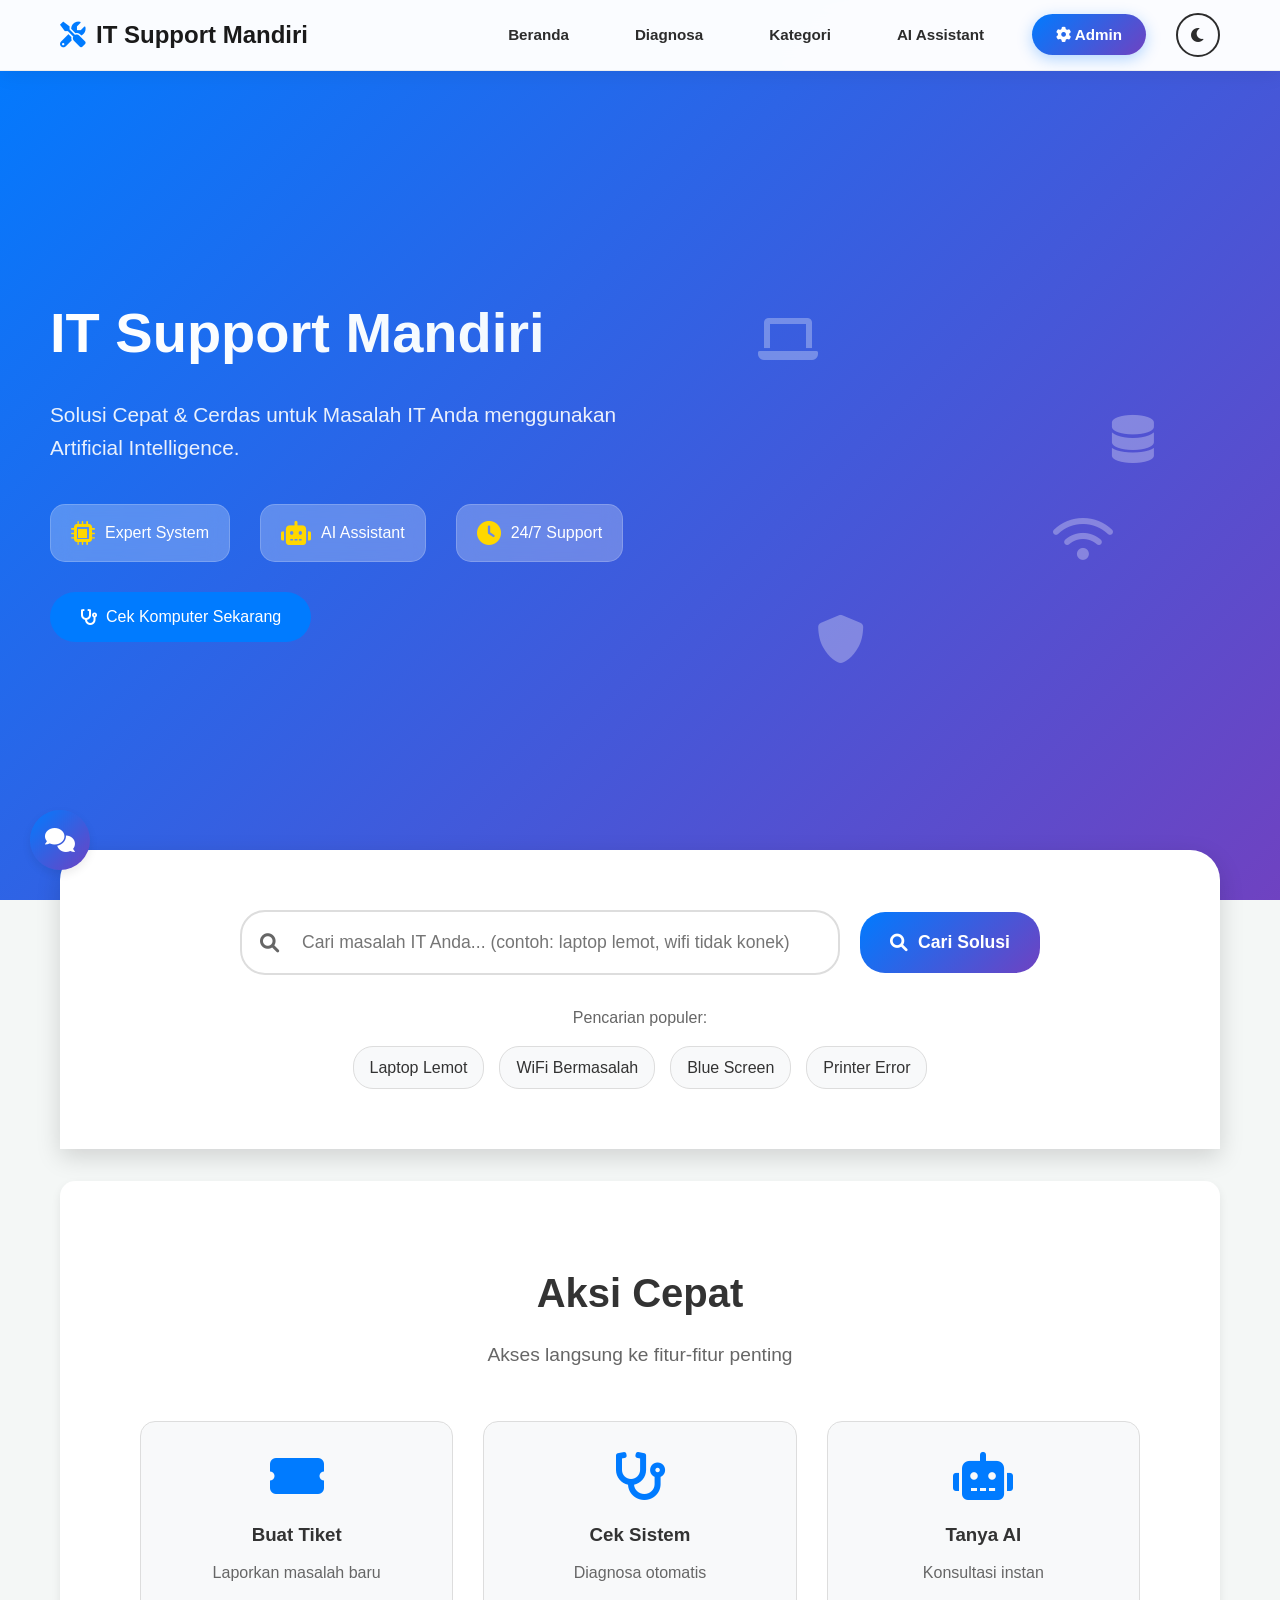
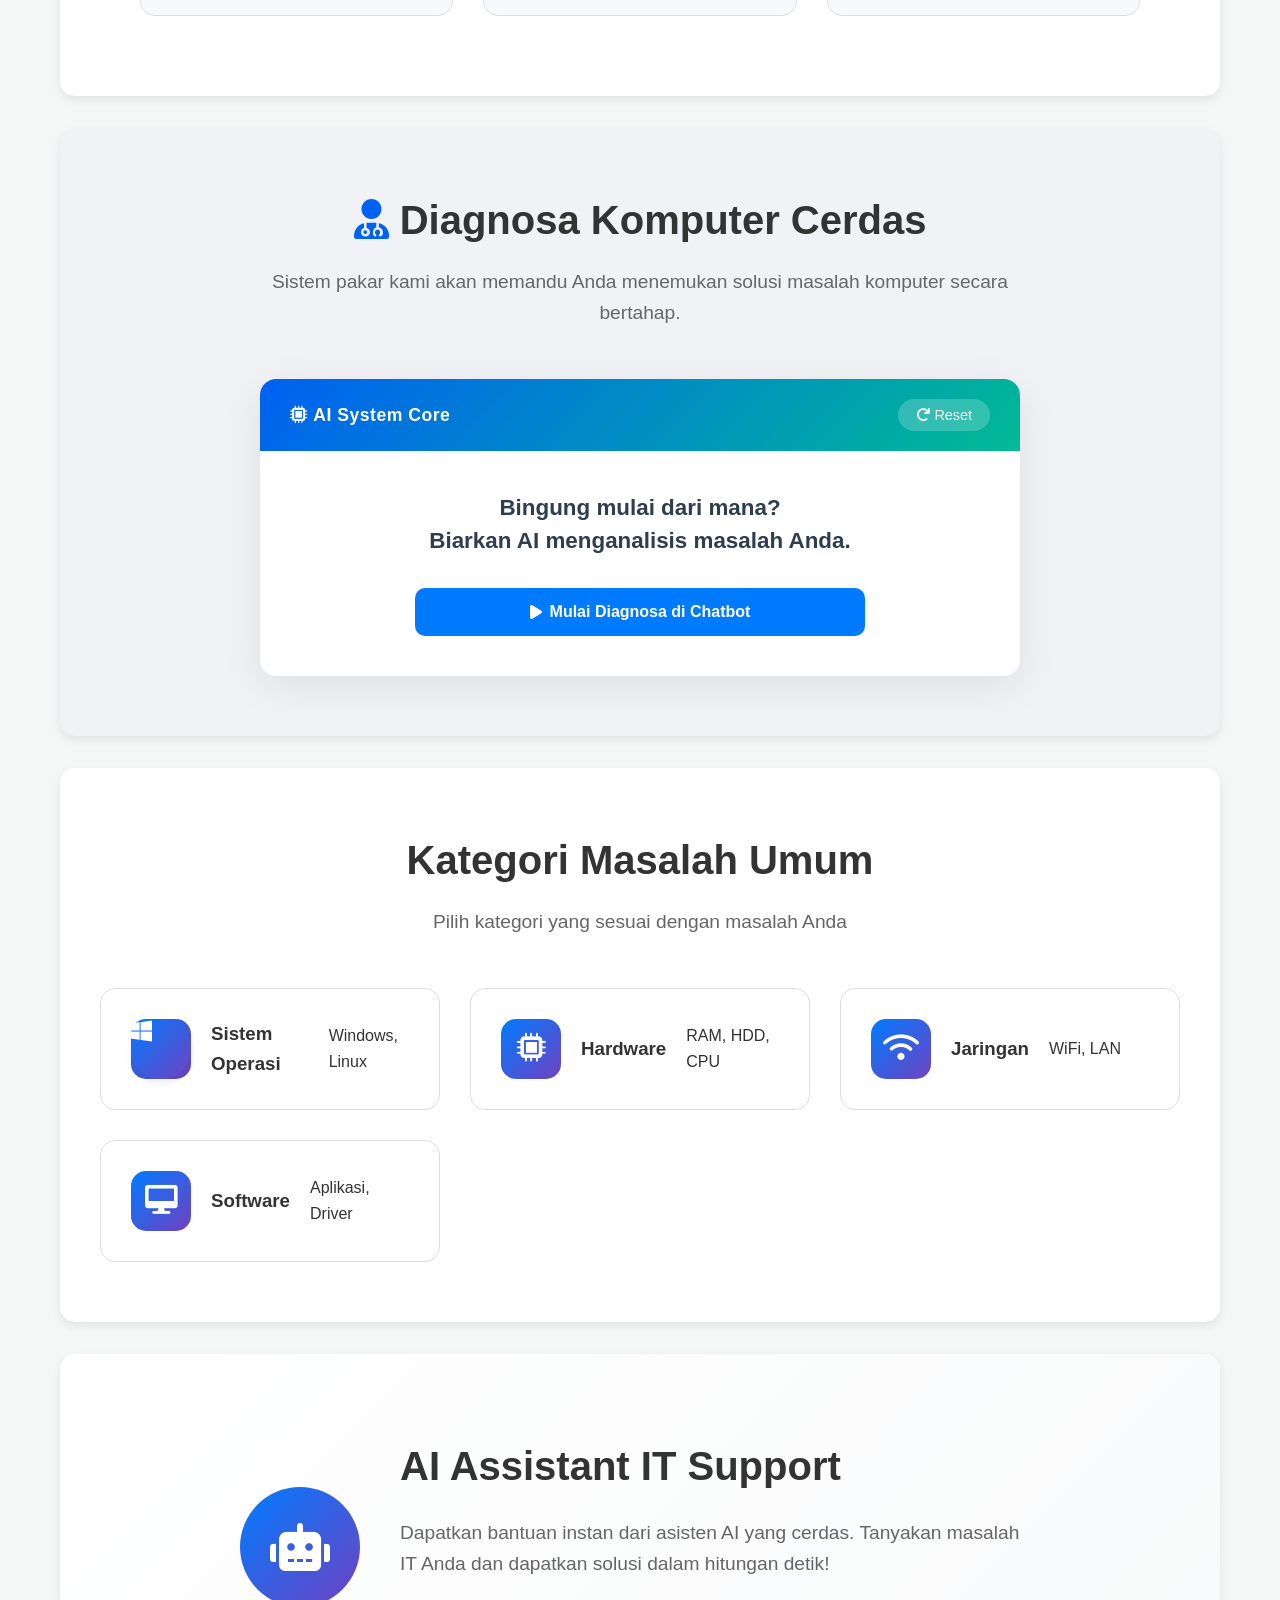
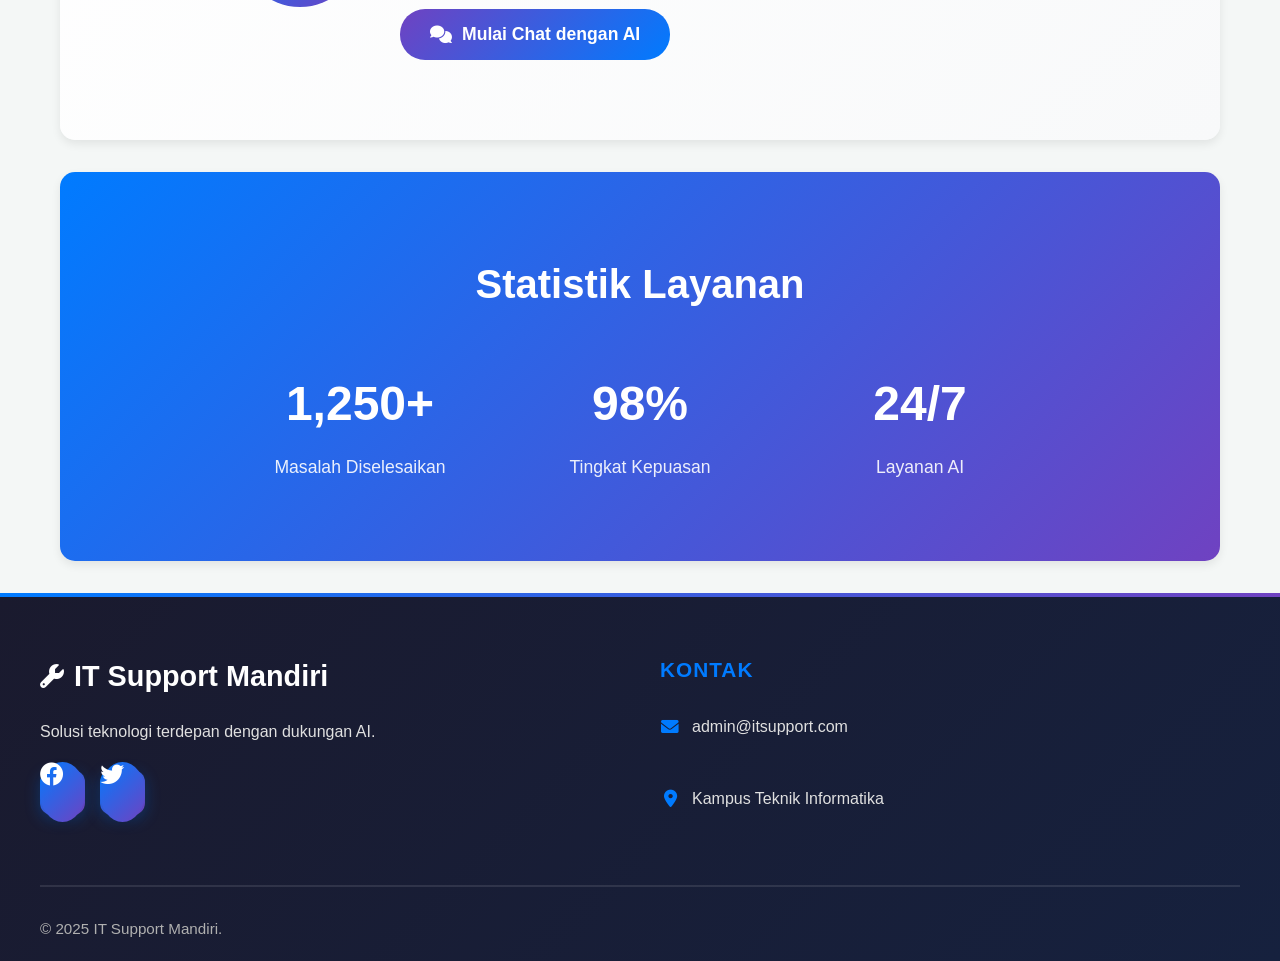
==== commit 2cbe7e0a: "chore: sync local changes" ====
--- a/templates/index.html
+++ b/templates/index.html
@@ -7,48 +7,49 @@
     <link rel="stylesheet" href="/static/style.css">
     <link href="https://cdnjs.cloudflare.com/ajax/libs/font-awesome/6.0.0/css/all.min.css" rel="stylesheet">
     <meta name="description" content="Sistem IT Support mandiri dengan AI chatbot untuk solusi masalah teknologi">
-    <meta name="keywords" content="IT support, troubleshooting, teknologi, AI assistant, help desk">
-    <link rel="preconnect" href="https://cdnjs.cloudflare.com">
-    <link rel="dns-prefetch" href="//cdnjs.cloudflare.com">
 </head>
 <body>
-    <!-- Loading Screen -->
     <div id="loading-screen" class="loading-screen">
         <div class="loading-content">
             <div class="loading-spinner"></div>
             <h2>IT Support Mandiri</h2>
-            <p>Memuat sistem...</p>
+            <p>Memuat sistem cerdas...</p>
         </div>
     </div>
 
-    <!-- Navigation Bar -->
     <nav class="navbar">
         <div class="nav-container">
             <a href="#home" class="nav-brand">
                 <i class="fas fa-tools"></i>
                 <span>IT Support Mandiri</span>
             </a>
+            <button class="hamburger" id="hamburger-btn" aria-label="Menu">
+                <span></span><span></span><span></span>
+            </button>
             <ul class="nav-menu">
                 <li><a href="#home" class="nav-link active">Beranda</a></li>
+                <li><a href="#diagnostic-section" class="nav-link">Diagnosa</a></li>
                 <li><a href="#categories-section" class="nav-link">Kategori</a></li>
-                <li><a href="#chatbot-section" class="nav-link">AI Assistant</a></li>
-                <li><a href="#stats-section" class="nav-link">Statistik</a></li>
+                <li><a href="javascript:void(0)" class="nav-link" id="nav-ai-assistant">AI Assistant</a></li>
                 <li><a href="/admin/login" class="nav-link admin-link">
                     <i class="fas fa-cog"></i> Admin
                 </a></li>
-                <li><button class="theme-toggle" id="theme-toggle">
+                <li><button class="theme-toggle" id="theme-toggle" aria-label="Toggle theme">
                     <i class="fas fa-moon"></i>
                 </button></li>
             </ul>
         </div>
     </nav>
 
-    <!-- Hero Section -->
     <header id="home" class="hero-section">
         <div class="hero-content">
             <h1>IT Support Mandiri</h1>
-            <p>Solusi Cepat & Cerdas untuk Masalah IT Anda</p>
+            <p>Solusi Cepat & Cerdas untuk Masalah IT Anda menggunakan Artificial Intelligence.</p>
             <div class="hero-features">
+                <div class="feature-item">
+                    <i class="fas fa-microchip"></i>
+                    <span>Expert System</span>
+                </div>
                 <div class="feature-item">
                     <i class="fas fa-robot"></i>
                     <span>AI Assistant</span>
@@ -57,10 +58,11 @@
                     <i class="fas fa-clock"></i>
                     <span>24/7 Support</span>
                 </div>
-                <div class="feature-item">
-                    <i class="fas fa-search"></i>
-                    <span>Smart Search</span>
-                </div>
+            </div>
+            <div style="margin-top: 30px;">
+                <a href="#diagnostic-section" class="btn btn-primary" style="text-decoration: none; padding: 12px 30px; border-radius: 25px;">
+                    <i class="fas fa-stethoscope"></i> Cek Komputer Sekarang
+                </a>
             </div>
         </div>
         <div class="hero-animation">
@@ -74,12 +76,11 @@
     </header>
 
     <main>
-        <!-- Quick Search Section -->
         <section id="search-section" class="search-enhanced">
             <div class="search-container">
                 <div class="search-box">
                     <i class="fas fa-search search-icon"></i>
-                    <input type="text" id="searchInput" placeholder="Cari masalah IT Anda di sini... (contoh: laptop lemot, wifi tidak konek)" autocomplete="off">
+                    <input type="text" id="searchInput" placeholder="Cari masalah IT Anda... (contoh: laptop lemot, wifi tidak konek)" autocomplete="off">
                     <div class="search-suggestions" id="searchSuggestions"></div>
                 </div>
                 <button id="searchButton" class="search-btn">
@@ -90,150 +91,82 @@
             <div class="popular-searches">
                 <span>Pencarian populer:</span>
                 <div class="search-tags">
-                    <span class="search-tag" data-search="laptop lemot">Laptop Lemot</span>
-                    <span class="search-tag" data-search="wifi tidak konek">WiFi Bermasalah</span>
-                    <span class="search-tag" data-search="blue screen">Blue Screen</span>
-                    <span class="search-tag" data-search="printer error">Printer Error</span>
-                </div>
-            </div>
-        </section>
-
-        <!-- Categories Section -->
+                    <span class="search-tag">Laptop Lemot</span>
+                    <span class="search-tag">WiFi Bermasalah</span>
+                    <span class="search-tag">Blue Screen</span>
+                    <span class="search-tag">Printer Error</span>
+                </div>
+            </div>
+        </section>
+
+        <section id="quick-actions" class="quick-actions">
+            <div class="section-header">
+                <h2>Aksi Cepat</h2>
+                <p>Akses langsung ke fitur-fitur penting</p>
+            </div>
+            <div class="quick-actions-grid">
+                <div class="quick-action-card" data-action="ticket">
+                    <i class="fas fa-ticket-alt"></i>
+                    <h3>Buat Tiket</h3>
+                    <p>Laporkan masalah baru</p>
+                </div>
+                <div class="quick-action-card" data-action="diagnosis">
+                    <i class="fas fa-stethoscope"></i>
+                    <h3>Cek Sistem</h3>
+                    <p>Diagnosa otomatis</p>
+                </div>
+                <div class="quick-action-card" data-action="chat">
+                    <i class="fas fa-robot"></i>
+                    <h3>Tanya AI</h3>
+                    <p>Konsultasi instan</p>
+                </div>
+            </div>
+        </section>
+
+        <section id="diagnostic-section" class="diagnostic-section" style="background: #f0f2f5; padding: 60px 0;">
+            <div class="container" style="max-width: 800px; margin: 0 auto; padding: 0 20px;">
+                <div class="section-header">
+                    <h2><i class="fas fa-user-md" style="color: #0061f2;"></i> Diagnosa Komputer Cerdas</h2>
+                    <p>Sistem pakar kami akan memandu Anda menemukan solusi masalah komputer secara bertahap.</p>
+                </div>
+
+                <div class="diagnostic-card" style="background: white; border-radius: 16px; box-shadow: 0 10px 40px rgba(0,0,0,0.08); overflow: hidden; transition: transform 0.3s ease;">
+                    <div style="background: linear-gradient(135deg, #0061f2 0%, #00ba94 100%); padding: 20px 30px; color: white; display: flex; align-items: center; justify-content: space-between;">
+                        <span style="font-weight: 600; font-size: 1.1em; letter-spacing: 0.5px;">
+                            <i class="fas fa-microchip"></i> AI System Core
+                        </span>
+                        <button id="diagnosis-reset-btn" style="background: rgba(255,255,255,0.2); border: none; color: white; padding: 8px 18px; border-radius: 20px; cursor: pointer; font-size: 0.9em; transition: background 0.2s;">
+                            <i class="fas fa-redo"></i> Reset
+                        </button>
+                    </div>
+
+                    <div style="padding: 40px 30px; text-align: center;">
+                        <h3 style="font-size: 1.4em; color: #2c3e50; margin-bottom: 30px; line-height: 1.5;">
+                            Bingung mulai dari mana? <br>Biarkan AI menganalisis masalah Anda.
+                        </h3>
+                        <div style="display: flex; flex-direction: column; gap: 12px; max-width: 450px; margin: 0 auto;">
+                            <button id="start-diagnosis-btn" class="btn btn-primary" style="padding: 15px; border-radius: 10px; font-weight: 600; justify-content: center;">
+                                <i class="fas fa-play"></i> Mulai Diagnosa di Chatbot
+                            </button>
+                        </div>
+                    </div>
+                </div>
+            </div>
+        </section>
+
         <section id="categories-section">
             <div class="section-header">
                 <h2>Kategori Masalah Umum</h2>
                 <p>Pilih kategori yang sesuai dengan masalah Anda</p>
             </div>
             <div class="category-grid">
-                <div class="category-card" data-category="os">
-                    <div class="category-icon">
-                        <i class="fab fa-windows"></i>
-                    </div>
-                    <div class="category-content">
-                        <h3>Sistem Operasi</h3>
-                        <p>Windows, macOS, Linux</p>
-                        <div class="category-stats">
-                            <span><i class="fas fa-lightbulb"></i> 15 Solusi</span>
-                        </div>
-                    </div>
-                    <div class="category-arrow">
-                        <i class="fas fa-arrow-right"></i>
-                    </div>
-                </div>
-                
-                <div class="category-card" data-category="hardware">
-                    <div class="category-icon">
-                        <i class="fas fa-microchip"></i>
-                    </div>
-                    <div class="category-content">
-                        <h3>Hardware</h3>
-                        <p>RAM, Disk, Motherboard</p>
-                        <div class="category-stats">
-                            <span><i class="fas fa-lightbulb"></i> 12 Solusi</span>
-                        </div>
-                    </div>
-                    <div class="category-arrow">
-                        <i class="fas fa-arrow-right"></i>
-                    </div>
-                </div>
-                
-                <div class="category-card" data-category="network">
-                    <div class="category-icon">
-                        <i class="fas fa-wifi"></i>
-                    </div>
-                    <div class="category-content">
-                        <h3>Jaringan</h3>
-                        <p>Wi-Fi, Ethernet, Router</p>
-                        <div class="category-stats">
-                            <span><i class="fas fa-lightbulb"></i> 18 Solusi</span>
-                        </div>
-                    </div>
-                    <div class="category-arrow">
-                        <i class="fas fa-arrow-right"></i>
-                    </div>
-                </div>
-                
-                <div class="category-card" data-category="software">
-                    <div class="category-icon">
-                        <i class="fas fa-desktop"></i>
-                    </div>
-                    <div class="category-content">
-                        <h3>Software</h3>
-                        <p>Aplikasi, Driver, Update</p>
-                        <div class="category-stats">
-                            <span><i class="fas fa-lightbulb"></i> 10 Solusi</span>
-                        </div>
-                    </div>
-                    <div class="category-arrow">
-                        <i class="fas fa-arrow-right"></i>
-                    </div>
-                </div>
-                
-                <div class="category-card" data-category="security">
-                    <div class="category-icon">
-                        <i class="fas fa-shield-alt"></i>
-                    </div>
-                    <div class="category-content">
-                        <h3>Keamanan</h3>
-                        <p>Virus, Malware, Firewall</p>
-                        <div class="category-stats">
-                            <span><i class="fas fa-lightbulb"></i> 8 Solusi</span>
-                        </div>
-                    </div>
-                    <div class="category-arrow">
-                        <i class="fas fa-arrow-right"></i>
-                    </div>
-                </div>
-                
-                <div class="category-card" data-category="performance">
-                    <div class="category-icon">
-                        <i class="fas fa-tachometer-alt"></i>
-                    </div>
-                    <div class="category-content">
-                        <h3>Performa</h3>
-                        <p>Optimasi, Cleanup, Speed</p>
-                        <div class="category-stats">
-                            <span><i class="fas fa-lightbulb"></i> 14 Solusi</span>
-                        </div>
-                    </div>
-                    <div class="category-arrow">
-                        <i class="fas fa-arrow-right"></i>
-                    </div>
-                </div>
-            </div>
-        </section>
-
-        <!-- Quick Actions Section -->
-        <section id="quick-actions" class="quick-actions">
-            <div class="section-header">
-                <h2>Aksi Cepat</h2>
-                <p>Akses langsung ke fitur-fitur penting</p>
-            </div>
-            <div class="quick-actions-grid">
-                <div class="quick-action-card" data-action="create-ticket">
-                    <i class="fas fa-ticket-alt"></i>
-                    <h3>Buat Tiket</h3>
-                    <p>Laporkan masalah baru</p>
-                </div>
-                <div class="quick-action-card" data-action="system-check">
-                    <i class="fas fa-stethoscope"></i>
-                    <h3>Cek Sistem</h3>
-                    <p>Diagnosa otomatis</p>
-                </div>
-                <div class="quick-action-card" data-action="remote-help">
-                    <i class="fas fa-hands-helping"></i>
-                    <h3>Bantuan Remote</h3>
-                    <p>Akses jarak jauh</p>
-                </div>
-                <div class="quick-action-card" data-action="knowledge-base">
-                    <i class="fas fa-book"></i>
-                    <h3>Knowledge Base</h3>
-                    <p>Panduan lengkap</p>
-                </div>
-            </div>
-        </section>
-
-        <!-- AI Assistant Section -->
+                <div class="category-card" data-category="sistem_operasi"><div class="category-icon"><i class="fab fa-windows"></i></div><h3>Sistem Operasi</h3><p>Windows, Linux</p></div>
+                <div class="category-card" data-category="hardware"><div class="category-icon"><i class="fas fa-microchip"></i></div><h3>Hardware</h3><p>RAM, HDD, CPU</p></div>
+                <div class="category-card" data-category="jaringan"><div class="category-icon"><i class="fas fa-wifi"></i></div><h3>Jaringan</h3><p>WiFi, LAN</p></div>
+                <div class="category-card" data-category="software"><div class="category-icon"><i class="fas fa-desktop"></i></div><h3>Software</h3><p>Aplikasi, Driver</p></div>
+            </div>
+        </section>
+
         <section id="chatbot-section" class="ai-assistant-section">
             <div class="assistant-intro">
                 <div class="assistant-avatar">
@@ -242,21 +175,7 @@
                 <div class="assistant-content">
                     <h2>AI Assistant IT Support</h2>
                     <p>Dapatkan bantuan instan dari asisten AI yang cerdas. Tanyakan masalah IT Anda dan dapatkan solusi dalam hitungan detik!</p>
-                    <div class="assistant-features">
-                        <div class="feature">
-                            <i class="fas fa-brain"></i>
-                            <span>Machine Learning</span>
-                        </div>
-                        <div class="feature">
-                            <i class="fas fa-clock"></i>
-                            <span>Respons Cepat</span>
-                        </div>
-                        <div class="feature">
-                            <i class="fas fa-lightbulb"></i>
-                            <span>Solusi Akurat</span>
-                        </div>
-                    </div>
-                    <button id="openChatbotButton" class="chat-button">
+                    <button id="hero-chat-btn" class="chat-button">
                         <i class="fas fa-comments"></i>
                         <span>Mulai Chat dengan AI</span>
                     </button>
@@ -264,236 +183,128 @@
             </div>
         </section>
 
-        <!-- Statistics Section -->
         <section id="stats-section" class="stats-section">
             <h2>Statistik Layanan</h2>
             <div class="stats-grid">
                 <div class="stat-item">
-                    <div class="stat-number" data-target="1250">0</div>
+                    <div class="stat-number">1,250+</div>
                     <div class="stat-label">Masalah Diselesaikan</div>
                 </div>
                 <div class="stat-item">
-                    <div class="stat-number" data-target="98">0</div>
-                    <div class="stat-label">% Tingkat Kepuasan</div>
+                    <div class="stat-number">98%</div>
+                    <div class="stat-label">Tingkat Kepuasan</div>
                 </div>
                 <div class="stat-item">
-                    <div class="stat-number" data-target="24">0</div>
-                    <div class="stat-label">Jam Layanan</div>
-                </div>
-                <div class="stat-item">
-                    <div class="stat-number" data-target="150">0</div>
-                    <div class="stat-label">Solusi Tersedia</div>
+                    <div class="stat-number">24/7</div>
+                    <div class="stat-label">Layanan AI</div>
                 </div>
             </div>
         </section>
     </main>
 
-    <!-- Enhanced Chatbot Popup -->
-    <!-- Client Ticket Creation Modal -->
+    <div id="chatbot-popup" class="chatbot-popup hidden">
+        <div id="chatbot-header" class="chatbot-header">
+            <div class="header-info">
+                <div class="bot-avatar"><i class="fas fa-robot"></i></div>
+                <div class="bot-details">
+                    <span class="bot-name">AI Assistant</span>
+                    <span class="bot-status">Online</span>
+                </div>
+            </div>
+            <div class="header-actions">
+                <button id="chatbot-close-btn" class="header-btn" title="Close"><i class="fas fa-times"></i></button>
+            </div>
+        </div>
+        
+        <div id="chatbot-messages" class="chatbot-messages">
+            <div class="message bot-message">
+                <div class="message-avatar"><i class="fas fa-robot"></i></div>
+                <div class="message-content">
+                    <p>Halo! 👋 Saya AI Assistant. Ketik masalah Anda atau klik tombol di bawah.</p>
+                    <span class="message-time">Sekarang</span>
+                </div>
+            </div>
+            
+            <div class="quick-replies" id="initial-quick-replies" style="justify-content: flex-start; margin-left: 40px;">
+                <button class="quick-reply" data-quick="Laptop lemot">Laptop Lemot</button>
+                <button class="quick-reply" data-quick="diagnosis">Diagnosa Masalah</button>
+            </div>
+
+            <div id="typing-indicator" class="typing-indicator hidden" style="align-self: flex-start; margin-left: 10px; margin-bottom: 10px;">
+                <div class="message-content" style="background: #e9ecef; padding: 10px 15px; border-radius: 15px;">
+                    <div class="typing-dots"><span></span><span></span><span></span></div>
+                </div>
+            </div>
+        </div>
+
+        <div class="chatbot-input-area">
+            <div class="input-container">
+                <input type="text" id="chatbotInput" placeholder="Ketik masalah IT Anda..." autocomplete="off">
+                <button id="sendChatbotButton" class="send-btn"><i class="fas fa-paper-plane"></i></button>
+            </div>
+        </div>
+    </div>
+
     <div id="ticket-modal" class="modal hidden">
-        <div class="modal-overlay" onclick="closeTicketModal()"></div>
+        <div class="modal-overlay" id="ticket-modal-overlay"></div>
         <div class="modal-content">
             <div class="modal-header">
                 <h3><i class="fas fa-ticket-alt"></i> Buat Tiket Support</h3>
-                <button class="modal-close" onclick="closeTicketModal()">
-                    <i class="fas fa-times"></i>
-                </button>
+                <button class="modal-close" id="ticket-modal-close"><i class="fas fa-times"></i></button>
             </div>
             <form id="ticket-form" class="modal-body">
                 <div class="form-group">
                     <label for="ticket-name">Nama Lengkap *</label>
-                    <input type="text" id="ticket-name" name="user_name" required 
-                           placeholder="Masukkan nama lengkap Anda">
-                </div>
-                
+                    <input type="text" id="ticket-name" name="user_name" required placeholder="Nama Anda">
+                </div>
                 <div class="form-group">
                     <label for="ticket-email">Email *</label>
-                    <input type="email" id="ticket-email" name="user_email" required 
-                           placeholder="contoh@email.com">
-                </div>
-                
-                <div class="form-group">
-                    <label for="ticket-category">Kategori Masalah</label>
-                    <select id="ticket-category" name="category">
-                        <option value="">Pilih kategori (opsional)</option>
-                        <option value="network">Jaringan/WiFi</option>
-                        <option value="hardware">Hardware</option>
-                        <option value="software">Software/Aplikasi</option>
-                        <option value="os">Sistem Operasi</option>
-                        <option value="security">Keamanan</option>
-                        <option value="performance">Performa</option>
-                        <option value="other">Lainnya</option>
-                    </select>
-                </div>
-                
-                <div class="form-group">
-                    <label for="ticket-priority">Prioritas</label>
-                    <select id="ticket-priority" name="priority">
-                        <option value="low">Rendah</option>
-                        <option value="medium" selected>Sedang</option>
-                        <option value="high">Tinggi</option>
-                        <option value="urgent">Mendesak</option>
-                    </select>
-                </div>
-                
+                    <input type="email" id="ticket-email" name="user_email" required placeholder="email@contoh.com">
+                </div>
                 <div class="form-group">
                     <label for="ticket-subject">Judul Masalah *</label>
-                    <input type="text" id="ticket-subject" name="subject" required 
-                           placeholder="Jelaskan masalah dalam satu kalimat" 
-                           minlength="5" maxlength="250">
-                    <small class="form-help">Minimal 5 karakter, maksimal 250 karakter</small>
-                </div>
-                
+                    <input type="text" id="ticket-subject" name="subject" required placeholder="Ringkasan masalah">
+                </div>
                 <div class="form-group">
                     <label for="ticket-description">Deskripsi Detail *</label>
-                    <textarea id="ticket-description" name="description" required 
-                              placeholder="Jelaskan masalah secara detail:&#10;- Kapan masalah terjadi?&#10;- Apa yang sedang Anda lakukan saat masalah muncul?&#10;- Apakah ada pesan error?&#10;- Langkah apa yang sudah Anda coba?" 
-                              rows="6" minlength="10" maxlength="2000"></textarea>
-                    <small class="form-help">Minimal 10 karakter, maksimal 2000 karakter</small>
-                </div>
-                
+                    <textarea id="ticket-description" name="description" required rows="4" placeholder="Jelaskan detail masalahnya..."></textarea>
+                </div>
                 <div class="form-actions">
-                    <button type="button" class="btn btn-secondary" onclick="closeTicketModal()">
-                        <i class="fas fa-times"></i> Batal
-                    </button>
-                    <button type="submit" class="btn btn-primary" id="submit-ticket-btn">
-                        <i class="fas fa-paper-plane"></i> Kirim Tiket
-                    </button>
+                    <button type="button" class="btn btn-secondary" id="ticket-cancel-btn">Batal</button>
+                    <button type="submit" class="btn btn-primary">Kirim Tiket</button>
                 </div>
             </form>
         </div>
     </div>
-    <div id="chatbot-popup" class="chatbot-popup hidden">
-        <div id="chatbot-header" class="chatbot-header">
-            <div class="header-info">
-                <div class="bot-avatar">
-                    <i class="fas fa-robot"></i>
-                </div>
-                <div class="bot-details">
-                    <span class="bot-name">AI Assistant</span>
-                    <span class="bot-status">Online</span>
-                </div>
-            </div>
-            <div class="header-actions">
-                <button id="minimizeChatbot" class="header-btn" title="Minimize">
-                    <i class="fas fa-minus"></i>
-                </button>
-                <button id="closeChatbotButton" class="header-btn" title="Close">
-                    <i class="fas fa-times"></i>
-                </button>
-            </div>
-        </div>
-        
-        <div id="chatbot-messages" class="chatbot-messages">
-            <div class="message bot-message">
-                <div class="message-avatar">
-                    <i class="fas fa-robot"></i>
-                </div>
-                <div class="message-content">
-                    <p>Halo! Saya AI Assistant IT Support. Ada masalah teknologi yang bisa saya bantu?</p>
-                    <span class="message-time"></span>
-                </div>
-            </div>
-        </div>
-        
-        <div class="chatbot-input-area">
-            <div class="input-container">
-                <input type="text" id="chatbotInput" placeholder="Ketik masalah IT Anda..." autocomplete="off">
-                <button id="sendChatbotButton" class="send-btn" title="Send">
-                    <i class="fas fa-paper-plane"></i>
-                </button>
-            </div>
-            <div class="quick-replies" id="quickReplies">
-                <button class="quick-reply" data-message="Laptop saya lemot">Laptop Lemot</button>
-                <button class="quick-reply" data-message="WiFi tidak bisa konek">WiFi Bermasalah</button>
-                <button class="quick-reply" data-message="Printer tidak bisa print">Printer Error</button>
-            </div>
-        </div>
-        
-        <div class="chatbot-footer">
-            <span>Powered by AI • IT Support Mandiri</span>
-        </div>
-    </div>
-
-    <!-- Footer -->
+
     <footer class="footer">
         <div class="footer-content">
             <div class="footer-section">
                 <h3>IT Support Mandiri</h3>
-                <p>Solusi teknologi terdepan dengan dukungan AI untuk semua kebutuhan IT Anda.</p>
+                <p>Solusi teknologi terdepan dengan dukungan AI.</p>
                 <div class="social-links">
-                    <a href="https://facebook.com" target="_blank" rel="noopener" aria-label="Facebook"><i class="fab fa-facebook"></i></a>
-                    <a href="https://twitter.com" target="_blank" rel="noopener" aria-label="Twitter"><i class="fab fa-twitter"></i></a>
-                    <a href="https://linkedin.com" target="_blank" rel="noopener" aria-label="LinkedIn"><i class="fab fa-linkedin"></i></a>
-                    <a href="https://instagram.com" target="_blank" rel="noopener" aria-label="Instagram"><i class="fab fa-instagram"></i></a>
-                </div>
-            </div>
-            <div class="footer-section">
-                <h4>Layanan</h4>
-                <ul>
-                    <li><a href="#categories-section">Troubleshooting</a></li>
-                    <li><a href="#categories-section">Instalasi Software</a></li>
-                    <li><a href="#categories-section">Maintenance Hardware</a></li>
-                    <li><a href="#chatbot-section">Konsultasi IT</a></li>
-                </ul>
-            </div>
-            <div class="footer-section">
-                <h4>Dukungan</h4>
-                <ul>
-                    <li><a href="#categories-section">Knowledge Base</a></li>
-                    <li><a href="#chatbot-section">FAQ</a></li>
-                    <li><a href="javascript:void(0)" onclick="window.itSupportApp?.openTicketModal()">Tiket Support</a></li>
-                    <li><a href="#home">Kontak</a></li>
-                </ul>
+                    <a href="#"><i class="fab fa-facebook"></i></a>
+                    <a href="#"><i class="fab fa-twitter"></i></a>
+                </div>
             </div>
             <div class="footer-section">
                 <h4>Kontak</h4>
                 <div class="contact-info">
-                    <p><i class="fas fa-phone"></i> +62 123 456 7890</p>
-                    <p><i class="fas fa-envelope"></i> support@itsupport.com</p>
-                    <p><i class="fas fa-map-marker-alt"></i> Jakarta, Indonesia</p>
+                    <p><i class="fas fa-envelope"></i> admin@itsupport.com</p>
+                    <p><i class="fas fa-map-marker-alt"></i> Kampus Teknik Informatika</p>
                 </div>
             </div>
         </div>
         <div class="footer-bottom">
-            <p>&copy; 2025 IT Support Mandiri. All rights reserved.</p>
-            <div class="footer-links">
-                <a href="mailto:support@itsupport.com">Privacy Policy</a>
-                <a href="mailto:support@itsupport.com">Terms of Service</a>
-                <a href="mailto:support@itsupport.com">Cookie Policy</a>
-            </div>
+            <p>&copy; 2025 IT Support Mandiri.</p>
         </div>
     </footer>
 
-    <!-- Floating Action Button -->
     <div class="fab-container">
-        <button class="fab" id="fabMain" title="Quick Actions">
-            <i class="fas fa-plus"></i>
-        </button>
-        <div class="fab-menu" id="fabMenu">
-            <button class="fab-item" data-action="chat" title="Chat AI">
-                <i class="fas fa-comments"></i>
-                <span>Chat AI</span>
-            </button>
-            <button class="fab-item" data-action="ticket" title="Buat Tiket">
-                <i class="fas fa-ticket-alt"></i>
-                <span>Buat Tiket</span>
-            </button>
-            <button class="fab-item" data-action="call" title="Telepon">
-                <i class="fas fa-phone"></i>
-                <span>Telepon</span>
-            </button>
-        </div>
+        <button class="fab" id="fab-chat-btn" title="Chat AI"><i class="fas fa-comments"></i></button>
     </div>
-
-    <!-- Notification Container -->
     <div id="notification-container" class="notification-container"></div>
 
-    <!-- Back to Top Button -->
-    <button id="backToTop" class="back-to-top" title="Back to Top">
-        <i class="fas fa-arrow-up"></i>
-    </button>
-
-    <script src="/static/script.js" defer></script>
+    <script src="/static/script.js"></script>
 </body>
 </html>
--- a/static/style.css
+++ b/static/style.css
@@ -468,29 +468,89 @@
     color: white;
     border-color: var(--primary-color);
 }
-/* Mobile Navigation */
+/* Hamburger Menu (Mobile) */
+.hamburger {
+    display: none;
+    flex-direction: column;
+    justify-content: space-around;
+    width: 30px;
+    height: 24px;
+    background: transparent;
+    border: none;
+    cursor: pointer;
+    padding: 0;
+    z-index: 1001;
+}
+
+.hamburger span {
+    width: 30px;
+    height: 3px;
+    background: var(--text-primary);
+    border-radius: 3px;
+    transition: all 0.3s ease;
+    transform-origin: center;
+}
+
+.hamburger.active span:nth-child(1) {
+    transform: rotate(45deg) translate(5px, 5px);
+}
+
+.hamburger.active span:nth-child(2) {
+    opacity: 0;
+}
+
+.hamburger.active span:nth-child(3) {
+    transform: rotate(-45deg) translate(5px, -5px);
+}
+
 @media (max-width: 768px) {
-    .nav-container {
-        padding: 0 15px;
-    }
-    
+    .hamburger {
+        display: flex;
+    }
+
     .nav-menu {
-        gap: 15px;
-    }
-    
-    .nav-link {
-        padding: 8px 12px;
-        font-size: 0.9rem;
-    }
-    
-    .admin-link {
-        padding: 8px 16px;
-    }
-    
-    .theme-toggle {
-        width: 36px;
-        height: 36px;
-        font-size: 0.9rem;
+        position: fixed;
+        top: 0;
+        right: -100%;
+        width: 280px;
+        height: 100vh;
+        background: var(--bg-secondary);
+        flex-direction: column;
+        padding: 80px 30px 30px;
+        gap: 10px;
+        box-shadow: -5px 0 25px rgba(0, 0, 0, 0.15);
+        transition: right 0.3s ease;
+        z-index: 999;
+    }
+
+    .nav-menu.active {
+        right: 0;
+    }
+
+    .nav-menu li {
+        width: 100%;
+    }
+
+    .nav-menu .nav-link {
+        display: block;
+        padding: 12px 20px;
+        border-radius: var(--border-radius);
+    }
+
+    .nav-menu .admin-link {
+        margin-top: 10px;
+    }
+
+    .chatbot-popup {
+        width: 95% !important;
+        height: 80% !important;
+        bottom: 2.5% !important;
+        right: 2.5% !important;
+    }
+
+    .fab-container {
+        bottom: 20px;
+        left: 20px;
     }
 }
 
@@ -1751,6 +1811,169 @@
         border: 1px solid #ddd;
     }
 }
+
+/* ============ FEEDBACK BUTTONS (Thumbs Up/Down) ============ */
+.feedback-buttons {
+    display: flex;
+    gap: 6px;
+    margin-top: 8px;
+    padding-top: 6px;
+    border-top: 1px solid var(--border-light);
+}
+
+.fb-btn {
+    background: none;
+    border: 1px solid var(--border-color);
+    border-radius: 12px;
+    padding: 3px 8px;
+    cursor: pointer;
+    font-size: 0.75rem;
+    color: var(--text-muted);
+    transition: all 0.2s ease;
+}
+
+.fb-btn:hover { background: var(--bg-card); }
+.fb-btn.active.fb-up, .fb-btn.fb-up:hover { color: #28a745; border-color: #28a745; background: rgba(40, 167, 69, 0.1); }
+.fb-btn.active.fb-down, .fb-btn.fb-down:hover { color: #dc3545; border-color: #dc3545; background: rgba(220, 53, 69, 0.1); }
+.fb-btn:disabled { opacity: 0.5; cursor: not-allowed; }
+
+/* ============ UNREAD BADGE ============ */
+.unread-badge {
+    position: absolute;
+    top: -5px;
+    right: -5px;
+    background: #dc3545;
+    color: white;
+    font-size: 0.7rem;
+    font-weight: 700;
+    min-width: 20px;
+    height: 20px;
+    border-radius: 10px;
+    display: flex;
+    align-items: center;
+    justify-content: center;
+    padding: 0 5px;
+    box-shadow: 0 2px 6px rgba(220, 53, 69, 0.4);
+    animation: badgePop 0.3s ease;
+}
+
+@keyframes badgePop {
+    0% { transform: scale(0); }
+    50% { transform: scale(1.2); }
+    100% { transform: scale(1); }
+}
+
+/* ============ SKELETON LOADING ============ */
+@keyframes shimmer {
+    0% { background-position: -400px 0; }
+    100% { background-position: 400px 0; }
+}
+
+.skeleton {
+    background: linear-gradient(90deg, var(--bg-card) 25%, var(--border-light) 50%, var(--bg-card) 75%);
+    background-size: 800px 100%;
+    animation: shimmer 1.5s infinite linear;
+    border-radius: var(--border-radius);
+}
+
+/* ============ ADMIN SEARCH BAR ============ */
+.admin-search-bar {
+    position: relative;
+    margin-bottom: 15px;
+    display: flex;
+    align-items: center;
+}
+
+.admin-search-bar i {
+    position: absolute;
+    left: 12px;
+    color: var(--text-muted);
+    font-size: 0.9rem;
+    z-index: 2;
+}
+
+.admin-search-input {
+    width: 100%;
+    padding: 10px 15px 10px 35px;
+    border: 1px solid var(--border-color);
+    border-radius: var(--border-radius);
+    font-size: 0.9rem;
+    background: var(--bg-secondary);
+    color: var(--text-primary);
+    transition: all 0.3s ease;
+}
+
+.admin-search-input:focus {
+    outline: none;
+    border-color: var(--primary-color);
+    box-shadow: 0 0 0 3px rgba(0, 123, 255, 0.1);
+}
+
+/* ============ PAGINATION ============ */
+.pagination {
+    display: flex;
+    justify-content: center;
+    align-items: center;
+    gap: 12px;
+    padding: 15px 0;
+    margin-top: 10px;
+}
+
+.pagination button {
+    background: var(--bg-secondary);
+    border: 1px solid var(--border-color);
+    color: var(--text-primary);
+    padding: 8px 16px;
+    border-radius: var(--border-radius);
+    cursor: pointer;
+    font-size: 0.85rem;
+    transition: all 0.2s ease;
+}
+
+.pagination button:hover:not(:disabled) {
+    background: var(--primary-color);
+    color: white;
+    border-color: var(--primary-color);
+}
+
+.pagination button:disabled {
+    opacity: 0.4;
+    cursor: not-allowed;
+}
+
+.pagination span {
+    color: var(--text-secondary);
+    font-size: 0.85rem;
+    font-weight: 500;
+}
+
+/* ============ PULSE ANIMATION (Dashboard Stats) ============ */
+@keyframes pulse {
+    0% { transform: scale(1); }
+    50% { transform: scale(1.08); color: var(--primary-color); }
+    100% { transform: scale(1); }
+}
+
+/* ============ FAB with badge positioning ============ */
+.fab {
+    position: relative;
+}
+
+/* ============ Filter controls ============ */
+.filter-controls {
+    display: flex;
+    gap: 10px;
+    align-items: center;
+}
+
+.filter-controls select {
+    padding: 8px 12px;
+    border: 1px solid var(--border-color);
+    border-radius: var(--border-radius);
+    background: var(--bg-secondary);
+    color: var(--text-primary);
+    font-size: 0.85rem;
+}
 /* Admin Login Styles */
 .admin-login-page {
     background: linear-gradient(135deg, var(--primary-color) 0%, var(--accent-color) 100%);
